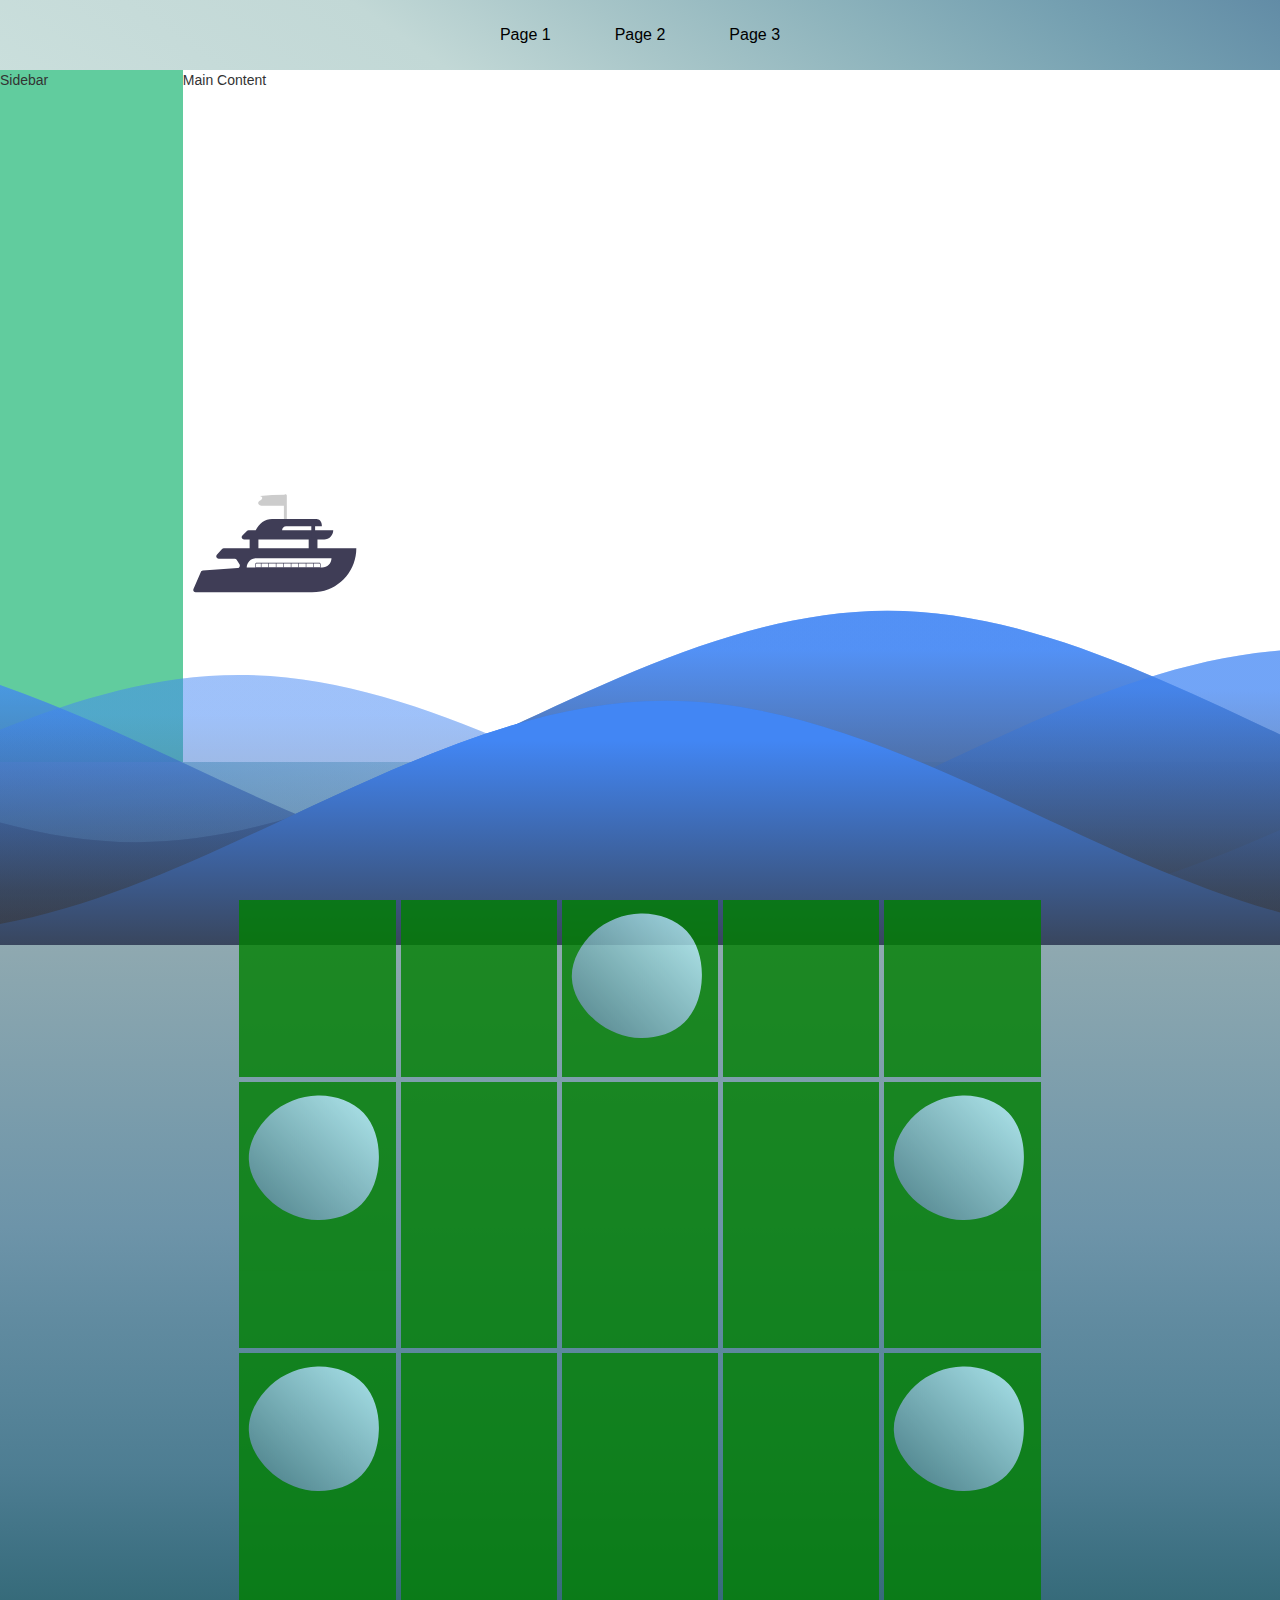
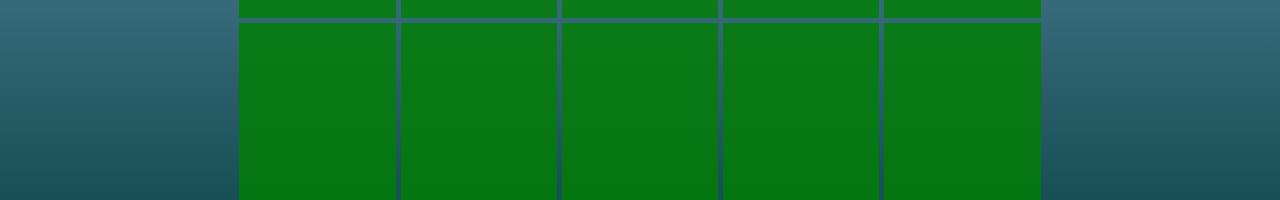
==== bloki.html @ 3908ab4d "Merge pull request #1 from scajnar/andrej/navbar" ====
<!DOCTYPE html>
<html lang="en">
<head>
    <link rel="stylesheet" href="bloki.css">
    <link rel="stylesheet" href="navbar.css">
    <!-- Latest compiled and minified CSS -->
    <link rel="stylesheet" href="https://maxcdn.bootstrapcdn.com/bootstrap/3.4.1/css/bootstrap.min.css">

    <!-- jQuery library -->
    <script src="https://ajax.googleapis.com/ajax/libs/jquery/3.5.1/jquery.min.js"></script>

    <!-- Latest compiled JavaScript -->
    <script src="https://maxcdn.bootstrapcdn.com/bootstrap/3.4.1/js/bootstrap.min.js"></script>
    <meta charset="UTF-8">
    <link rel="stylesheet" href="https://cdnjs.cloudflare.com/ajax/libs/animate.css/4.1.1/animate.min.css"/>
    <title>Title</title>
</head>
<body>
<!--
<div class="container  animate__animated animate__zoomInDown">
    <div class="header"> Header </div>
    <div class="sidebar"> Sidebar </div>
    <div class="main-content"> Main Content </div>
    <div class="footer"> Footer </div>
</div>
-->
<div class="kontainer animate__animated animate__zoomInLeft">
    <div class="keader">
        <a class="link">Page 1</a>
        <a class="link">Page 2</a>
        <a class="link">Page 3</a>
    </div>
    <div class="kidebar"> Sidebar </div>
    <div class="kain-content"> Main Content
        <div class="ladja">
        <svg id="e3sIjiwmAxZ1" xmlns="http://www.w3.org/2000/svg" xmlns:xlink="http://www.w3.org/1999/xlink" viewBox="0 0 1000 500" shape-rendering="geometricPrecision" text-rendering="geometricPrecision"><style><![CDATA[#e3sIjiwmAxZ2_to {animation: e3sIjiwmAxZ2_to__to 3000ms linear infinite normal forwards}@keyframes e3sIjiwmAxZ2_to__to { 0% {transform: translate(418.420532px,240.634872px);animation-timing-function: cubic-bezier(0.445000,0.050000,0.550000,0.950000)} 33.333333% {transform: translate(421.644179px,264.812228px);animation-timing-function: cubic-bezier(0.445000,0.050000,0.550000,0.950000)} 56.666667% {transform: translate(423.256002px,225.804077px);animation-timing-function: cubic-bezier(0.445000,0.050000,0.550000,0.950000)} 100% {transform: translate(418.420532px,240.634872px)}} #e3sIjiwmAxZ2_tr {animation: e3sIjiwmAxZ2_tr__tr 3000ms linear infinite normal forwards}@keyframes e3sIjiwmAxZ2_tr__tr { 0% {transform: rotate(0deg)} 33.333333% {transform: rotate(-0.464489deg);animation-timing-function: cubic-bezier(0.445000,0.050000,0.550000,0.950000)} 56.666667% {transform: rotate(0.660617deg);animation-timing-function: cubic-bezier(0.445000,0.050000,0.550000,0.950000)} 100% {transform: rotate(0deg)}}]]></style><g id="e3sIjiwmAxZ2_to" transform="translate(418.420532,240.634872)"><g id="e3sIjiwmAxZ2_tr" transform="rotate(0)"><g id="e3sIjiwmAxZ2" transform="translate(-418.420532,-240.634872)"><path id="e3sIjiwmAxZ3" d="M741.592590,225.549240C740.750870,222.245470,738.012360,219.773660,735.156770,217.911020C732.301180,216.048380,729.158720,214.551380,726.720080,212.168280C724.282080,209.785280,722.642240,206.161610,723.774080,202.945650C725.149840,199.037100,729.734400,197.475220,733.741990,196.421450C697.061709,192.478287,660.203077,190.422047,623.311810,190.260860C621.606891,187.949245,618.609319,186.995334,615.882007,187.896489C613.154694,188.797645,611.315558,191.349695,611.323510,194.222020L611.323510,312.785770L624.645280,312.785770L624.645280,239.954140Q672.108970,240.069140,719.573280,240.184080C724.696440,240.196440,730.027100,240.163830,734.633120,237.920080C739.239810,235.676440,742.857770,230.514170,741.592590,225.549240Z" transform="matrix(-1 0 0 1 1084.53614409500028 -168.73397000000006)" fill="rgb(204,204,204)" stroke="none" stroke-width="1"/><path id="e3sIjiwmAxZ4" d="M815.146580,438.010410L815.146580,398.045100L845.786650,398.045100C856.739432,398.045169,867.243637,393.694229,874.988430,385.949449C882.733222,378.204669,887.084180,367.700472,887.084130,356.747690L887.084130,356.747610L653.953130,356.747610C653.953152,346.447249,662.303239,338.097162,672.603600,338.097140L835.129230,338.097140L835.129230,333.460780C835.129230,317.627840,824.168700,304.792710,810.648530,304.792710L608.093240,304.792710C576.896360,304.792710,548.393750,324.886840,533.691670,356.747610L501.072200,356.747610C498.304197,356.747467,495.644754,357.824397,493.656760,359.750460L473.029490,379.733110C469.911299,382.753766,468.937056,387.363955,470.566554,391.387910C472.196052,395.411866,476.103552,398.045197,480.444920,398.045110L506.081520,398.045110L506.081520,438.010420L388.307450,438.010420C385.263188,438.010372,382.364216,439.312168,380.341710,441.587470L356.658490,468.230770C353.870336,471.367595,353.182697,475.848686,354.901997,479.677195C356.621297,483.505704,360.427399,485.968755,364.624240,485.968770L437.869900,485.968770C441.543105,485.968710,444.957390,487.860427,446.905030,490.974770L459.758450,511.525700C461.735163,514.686339,461.916772,518.650090,460.237359,521.978243C458.557946,525.306397,455.261637,527.515161,451.544880,527.802830L292.680880,540.092290C288.739247,540.397276,285.290328,542.859175,283.721210,546.487860L250.080480,624.281660C248.656110,627.575437,248.985025,631.364902,250.955601,634.364007C252.926177,637.363112,256.273795,639.169125,259.862360,639.169130L790.675630,639.169130C803.678013,639.173531,816.653629,637.990440,829.440810,635.634600C924.209460,618.148390,992.326110,534.378820,992.326110,438.010490L992.326110,438.010410ZM546.046830,398.045100L775.181270,398.045100L775.181270,438.010410L546.046830,438.010410ZM879.091070,483.304510C879.091115,494.610605,874.599801,505.453644,866.605177,513.448253C858.610552,521.442862,847.767505,525.934156,836.461410,525.934090L492.759750,525.934090L492.759750,525.934000C492.759883,502.390351,511.845771,483.304498,535.389420,483.304410L879.091070,483.304410Z" transform="matrix(1 0 0 1 -202.34500000000000 -172.73020000000005)" fill="rgb(63,61,86)" stroke="none" stroke-width="1"/><path id="e3sIjiwmAxZ5" d="M823.139640,504.619260L538.053770,504.619260C534.376859,504.623580,531.397210,507.603229,531.392890,511.280140L531.392890,527.266260L829.800530,527.266260L829.800530,511.280140C829.796204,507.603227,826.816553,504.623580,823.139640,504.619260ZM594.005200,507.283610L625.442760,507.283610L625.442760,524.601910L594.005200,524.601910ZM591.340850,524.601910L559.903290,524.601910L559.903290,507.283610L591.340850,507.283610ZM628.107110,507.283610L659.544000,507.283610L659.544000,524.601910L628.107110,524.601910ZM662.208370,507.283610L693.645280,507.283610L693.645280,524.601910L662.208370,524.601910ZM696.309630,507.283610L727.747180,507.283610L727.747180,524.601910L696.309630,524.601910ZM730.411540,507.283610L761.849090,507.283610L761.849090,524.601910L730.411540,524.601910ZM764.513450,507.283610L795.951000,507.283610L795.951000,524.601910L764.513450,524.601910ZM534.057240,511.280140C534.059648,509.073916,535.847546,507.286018,538.053770,507.283610L557.238940,507.283610L557.238940,524.601910L534.057240,524.601910ZM827.136170,524.601910L798.615360,524.601910L798.615360,507.283610L823.139640,507.283610C825.345866,507.286013,827.133767,509.073914,827.136170,511.280140Z" transform="matrix(1 0 0 1 -202.34500000000000 -172.73020000000005)" fill="rgb(63,61,86)" stroke="none" stroke-width="1"/><rect id="e3sIjiwmAxZ6" width="17.318300" height="71.937600" rx="0" ry="0" transform="matrix(1 0 0 1 584.82600000000002 144.05179999999996)" fill="rgb(63,61,86)" stroke="none" stroke-width="1"/></g></g></g></svg>
        </div>



        <div>
            <svg class="waves" xmlns="http://www.w3.org/2000/svg" xmlns:xlink="http://www.w3.org/1999/xlink" viewBox="0 24 150 28" preserveAspectRatio="none">
                <defs>
                    <linearGradient id="wave-gradient" gradientTransform="rotate(90)">
                        <stop offset="5%" stop-color="#4286f4" />
                        <stop offset="35%" stop-color="#373b44" />
                    </linearGradient>
                    <path id="a" d="M-160 44c30 0 58-18 88-18s58 18 88 18 58-18 88-18 58 18 88 18v44h-352z" />
                </defs>
                <g class="wave-paths">
                    <use xlink:href="#a" x="0" />
                    <use xlink:href="#a" x="50" y="3" />
                    <use xlink:href="#a" x="100" y="5" />
                    <use xlink:href="#a" x="150" y="7" />
                </g>
            </svg>

            <svg class="laves" xmlns="http://www.w3.org/2000/svg" xmlns:xlink="http://www.w3.org/1999/xlink"
                 viewBox="0 24 150 28" preserveAspectRatio="none">
                <defs>
                    <linearGradient id="lave-gradient" gradientTransform="rotate(90)">
                        <stop offset="5%" stop-color="#4286f4" />
                        <stop offset="35%" stop-color="#373b44" />
                    </linearGradient>
                    <path id="a" d="M-160 44c30 0 58-18 88-18s58 18 88 18 58-18 88-18 58 18 88 18v44h-352z" />
                </defs>
                <g class="lave-paths">
                    <use xlink:href="#a" x="0" />
                    <use xlink:href="#a" x="50" y="3" />
                    <use xlink:href="#a" x="100" y="5" />
                    <use xlink:href="#a" x="150" y="7" />
                </g>
            </svg>
        </div>


    </div>
    <div class="kooter">
        <div id="valovi"   class="valovi">
            <!-- Valovi
            <svg id="prviVal" viewBox="0 0 960 540"  xmlns="http://www.w3.org/2000/svg" xmlns:xlink="http://www.w3.org/1999/xlink" version="1.1">
                <path class="prviVal"
                      d="M0 364L22.8 360.2C45.7 356.3 91.3 348.7 137 345.5C182.7 342.3 228.3 343.7 274 351.3C319.7 359 365.3 373 411.2 373C457 373 503 359 548.8 353.3C594.7 347.7 640.3 350.3 686 348.8C731.7 347.3 777.3 341.7 823 348.8C868.7 356 914.3 376 937.2 386L960 396L960 541L937.2 541C914.3 541 868.7 541 823 541C777.3 541 731.7 541 686 541C640.3 541 594.7 541 548.8 541C503 541 457 541 411.2 541C365.3 541 319.7 541 274 541C228.3 541 182.7 541 137 541C91.3 541 45.7 541 22.8 541L0 541Z" fill="#69c5fa"></path>
            </svg>

            <svg id="drugiVal" viewBox="0 0 960 540"  xmlns="http://www.w3.org/2000/svg">
                <path d="M0 396L22.8 395.3C45.7 394.7 91.3 393.3 137 397.7C182.7 402 228.3 412 274 417.8C319.7 423.7 365.3 425.3 411.2 417.5C457 409.7 503 392.3 548.8 386.3C594.7 380.3 640.3 385.7 686 395.3C731.7 405 777.3 419 823 421C868.7 423 914.3 413 937.2 408L960 403L960 541L937.2 541C914.3 541 868.7 541 823 541C777.3 541 731.7 541 686 541C640.3 541 594.7 541 548.8 541C503 541 457 541 411.2 541C365.3 541 319.7 541 274 541C228.3 541 182.7 541 137 541C91.3 541 45.7 541 22.8 541L0 541Z" fill="#59b1f7"></path>
            </svg>

            <svg id="tretjiVal" viewBox="0 0 960 540"  xmlns="http://www.w3.org/2000/svg">
                <path d="M0 448L22.8 449.2C45.7 450.3 91.3 452.7 137 447.8C182.7 443 228.3 431 274 425C319.7 419 365.3 419 411.2 424C457 429 503 439 548.8 442.7C594.7 446.3 640.3 443.7 686 439.2C731.7 434.7 777.3 428.3 823 429.7C868.7 431 914.3 440 937.2 444.5L960 449L960 541L937.2 541C914.3 541 868.7 541 823 541C777.3 541 731.7 541 686 541C640.3 541 594.7 541 548.8 541C503 541 457 541 411.2 541C365.3 541 319.7 541 274 541C228.3 541 182.7 541 137 541C91.3 541 45.7 541 22.8 541L0 541Z" fill="#599bf0"></path>
            </svg>

            <svg id="cetrtiVal" viewBox="0 0 960 540"  xmlns="http://www.w3.org/2000/svg">
                <path d="M0 494L22.8 494.8C45.7 495.7 91.3 497.3 137 496.2C182.7 495 228.3 491 274 491.7C319.7 492.3 365.3 497.7 411.2 494.5C457 491.3 503 479.7 548.8 476.8C594.7 474 640.3 480 686 484C731.7 488 777.3 490 823 488.5C868.7 487 914.3 482 937.2 479.5L960 477L960 541L937.2 541C914.3 541 868.7 541 823 541C777.3 541 731.7 541 686 541C640.3 541 594.7 541 548.8 541C503 541 457 541 411.2 541C365.3 541 319.7 541 274 541C228.3 541 182.7 541 137 541C91.3 541 45.7 541 22.8 541L0 541Z" fill="#6684e5"></path>
            </svg>
            -->



        </div>
    </div>
</div>

<div class="montainer anime__animated animate__zoomInUp">

    <div class="leftBuffer"></div>

    <div class="krogEna mali animate__animated animate__headShake "></div>
        <div class="krogEnaKvadEna mali">
            <svg id="egFrWSk7NUn1" xmlns="http://www.w3.org/2000/svg" xmlns:xlink="http://www.w3.org/1999/xlink" viewBox="0 0 100 100" shape-rendering="geometricPrecision" text-rendering="geometricPrecision"><style><![CDATA[#egFrWSk7NUn2_ts {animation: egFrWSk7NUn2_ts__ts 3000ms linear infinite normal forwards}@keyframes egFrWSk7NUn2_ts__ts { 0% {transform: translate(50px,50px) scale(1,1);animation-timing-function: cubic-bezier(0.250000,0.460000,0.450000,0.940000)} 50% {transform: translate(50px,50px) scale(1.037051,1.037051);animation-timing-function: cubic-bezier(0.250000,0.460000,0.450000,0.940000)} 100% {transform: translate(50px,50px) scale(1,1)}}]]></style><defs><linearGradient id="egFrWSk7NUn2-fill" x1="0" y1="1" x2="1" y2="0" spreadMethod="pad" gradientUnits="objectBoundingBox"><stop id="egFrWSk7NUn2-fill-0" offset="0%" stop-color="rgb(71,124,130)"/><stop id="egFrWSk7NUn2-fill-1" offset="100%" stop-color="rgb(190,251,255)"/></linearGradient><linearGradient id="egFrWSk7NUn2-stroke" x1="0" y1="1" x2="1" y2="0" spreadMethod="pad" gradientUnits="objectBoundingBox"><stop id="egFrWSk7NUn2-stroke-0" offset="0%" stop-color="rgb(71,124,130)"/><stop id="egFrWSk7NUn2-stroke-1" offset="100%" stop-color="rgb(190,251,255)"/></linearGradient></defs><g id="egFrWSk7NUn2_ts" transform="translate(50,50) scale(1,1)"><path id="egFrWSk7NUn2" d="M29.800000,-30.200000C36.900000,-22.600000,39.900000,-11.300000,39.500000,-0.400000C39.200000,10.600000,35.500000,21.200000,28.400000,28.200000C21.200000,35.200000,10.600000,38.500000,0.300000,38.300000C-10.100000,38,-20.200000,34.100000,-28.500000,27.200000C-36.800000,20.200000,-43.400000,10.100000,-43.700000,-0.300000C-44.100000,-10.800000,-38.200000,-21.600000,-29.900000,-29.200000C-21.600000,-36.800000,-10.800000,-41.200000,0.300000,-41.400000C11.300000,-41.700000,22.600000,-37.800000,29.800000,-30.200000Z" transform="translate(0,0)" fill="url(#egFrWSk7NUn2-fill)" stroke="url(#egFrWSk7NUn2-stroke)" stroke-width="0"/></g></svg>

        </div>
        <div class="krogEnaKvadDva mali">
            <!-- BLOB -->
            <svg id="egFrWSk7NUn1" xmlns="http://www.w3.org/2000/svg" xmlns:xlink="http://www.w3.org/1999/xlink" viewBox="0 0 100 100" shape-rendering="geometricPrecision" text-rendering="geometricPrecision"><style><![CDATA[#egFrWSk7NUn2_ts {animation: egFrWSk7NUn2_ts__ts 3000ms linear infinite normal forwards}@keyframes egFrWSk7NUn2_ts__ts { 0% {transform: translate(50px,50px) scale(1,1);animation-timing-function: cubic-bezier(0.250000,0.460000,0.450000,0.940000)} 50% {transform: translate(50px,50px) scale(1.037051,1.037051);animation-timing-function: cubic-bezier(0.250000,0.460000,0.450000,0.940000)} 100% {transform: translate(50px,50px) scale(1,1)}}]]></style><defs><linearGradient id="egFrWSk7NUn2-fill" x1="0" y1="1" x2="1" y2="0" spreadMethod="pad" gradientUnits="objectBoundingBox"><stop id="egFrWSk7NUn2-fill-0" offset="0%" stop-color="rgb(71,124,130)"/><stop id="egFrWSk7NUn2-fill-1" offset="100%" stop-color="rgb(190,251,255)"/></linearGradient><linearGradient id="egFrWSk7NUn2-stroke" x1="0" y1="1" x2="1" y2="0" spreadMethod="pad" gradientUnits="objectBoundingBox"><stop id="egFrWSk7NUn2-stroke-0" offset="0%" stop-color="rgb(71,124,130)"/><stop id="egFrWSk7NUn2-stroke-1" offset="100%" stop-color="rgb(190,251,255)"/></linearGradient></defs><g id="egFrWSk7NUn2_ts" transform="translate(50,50) scale(1,1)"><path id="egFrWSk7NUn2" d="M29.800000,-30.200000C36.900000,-22.600000,39.900000,-11.300000,39.500000,-0.400000C39.200000,10.600000,35.500000,21.200000,28.400000,28.200000C21.200000,35.200000,10.600000,38.500000,0.300000,38.300000C-10.100000,38,-20.200000,34.100000,-28.500000,27.200000C-36.800000,20.200000,-43.400000,10.100000,-43.700000,-0.300000C-44.100000,-10.800000,-38.200000,-21.600000,-29.900000,-29.200000C-21.600000,-36.800000,-10.800000,-41.200000,0.300000,-41.400000C11.300000,-41.700000,22.600000,-37.800000,29.800000,-30.200000Z" transform="translate(0,0)" fill="url(#egFrWSk7NUn2-fill)" stroke="url(#egFrWSk7NUn2-stroke)" stroke-width="0"/></g></svg>
        </div>
        <div class="krogEnaKvadTri mali"></div>


    <div class="krogDva mali"></div>
        <div class="krogDvaKvadEna mali round"></div>
        <div class="krogDvaKvadDva mali"></div>
        <div class="krogDvaKvadTri mali"></div>


    <div class="krogTri mali">
        <svg id="egFrWSk7NUn1" xmlns="http://www.w3.org/2000/svg" xmlns:xlink="http://www.w3.org/1999/xlink" viewBox="0 0 100 100" shape-rendering="geometricPrecision" text-rendering="geometricPrecision"><style><![CDATA[#egFrWSk7NUn2_ts {animation: egFrWSk7NUn2_ts__ts 3000ms linear infinite normal forwards}@keyframes egFrWSk7NUn2_ts__ts { 0% {transform: translate(50px,50px) scale(1,1);animation-timing-function: cubic-bezier(0.250000,0.460000,0.450000,0.940000)} 50% {transform: translate(50px,50px) scale(1.037051,1.037051);animation-timing-function: cubic-bezier(0.250000,0.460000,0.450000,0.940000)} 100% {transform: translate(50px,50px) scale(1,1)}}]]></style><defs><linearGradient id="egFrWSk7NUn2-fill" x1="0" y1="1" x2="1" y2="0" spreadMethod="pad" gradientUnits="objectBoundingBox"><stop id="egFrWSk7NUn2-fill-0" offset="0%" stop-color="rgb(71,124,130)"/><stop id="egFrWSk7NUn2-fill-1" offset="100%" stop-color="rgb(190,251,255)"/></linearGradient><linearGradient id="egFrWSk7NUn2-stroke" x1="0" y1="1" x2="1" y2="0" spreadMethod="pad" gradientUnits="objectBoundingBox"><stop id="egFrWSk7NUn2-stroke-0" offset="0%" stop-color="rgb(71,124,130)"/><stop id="egFrWSk7NUn2-stroke-1" offset="100%" stop-color="rgb(190,251,255)"/></linearGradient></defs><g id="egFrWSk7NUn2_ts" transform="translate(50,50) scale(1,1)"><path id="egFrWSk7NUn2" d="M29.800000,-30.200000C36.900000,-22.600000,39.900000,-11.300000,39.500000,-0.400000C39.200000,10.600000,35.500000,21.200000,28.400000,28.200000C21.200000,35.200000,10.600000,38.500000,0.300000,38.300000C-10.100000,38,-20.200000,34.100000,-28.500000,27.200000C-36.800000,20.200000,-43.400000,10.100000,-43.700000,-0.300000C-44.100000,-10.800000,-38.200000,-21.600000,-29.900000,-29.200000C-21.600000,-36.800000,-10.800000,-41.200000,0.300000,-41.400000C11.300000,-41.700000,22.600000,-37.800000,29.800000,-30.200000Z" transform="translate(0,0)" fill="url(#egFrWSk7NUn2-fill)" stroke="url(#egFrWSk7NUn2-stroke)" stroke-width="0"/></g></svg>

    </div>
        <div class="krogTriKvadEna mali"></div>
        <div class="krogTriKvadDva mali"></div>
        <div class="krogTriKvadTri mali"></div>


    <div class="krogStiri mali"></div>
        <div class="krogStiriKvadEna mali"></div>
        <div class="krogStiriKvadDva mali"></div>
        <div class="krogStiriKvadTri mali"></div>

    <div class="krogPet mali"></div>
        <div class="krogPetKvadEna mali">
            <svg id="egFrWSk7NUn1" xmlns="http://www.w3.org/2000/svg" xmlns:xlink="http://www.w3.org/1999/xlink" viewBox="0 0 100 100" shape-rendering="geometricPrecision" text-rendering="geometricPrecision"><style><![CDATA[#egFrWSk7NUn2_ts {animation: egFrWSk7NUn2_ts__ts 3000ms linear infinite normal forwards}@keyframes egFrWSk7NUn2_ts__ts { 0% {transform: translate(50px,50px) scale(1,1);animation-timing-function: cubic-bezier(0.250000,0.460000,0.450000,0.940000)} 50% {transform: translate(50px,50px) scale(1.037051,1.037051);animation-timing-function: cubic-bezier(0.250000,0.460000,0.450000,0.940000)} 100% {transform: translate(50px,50px) scale(1,1)}}]]></style><defs><linearGradient id="egFrWSk7NUn2-fill" x1="0" y1="1" x2="1" y2="0" spreadMethod="pad" gradientUnits="objectBoundingBox"><stop id="egFrWSk7NUn2-fill-0" offset="0%" stop-color="rgb(71,124,130)"/><stop id="egFrWSk7NUn2-fill-1" offset="100%" stop-color="rgb(190,251,255)"/></linearGradient><linearGradient id="egFrWSk7NUn2-stroke" x1="0" y1="1" x2="1" y2="0" spreadMethod="pad" gradientUnits="objectBoundingBox"><stop id="egFrWSk7NUn2-stroke-0" offset="0%" stop-color="rgb(71,124,130)"/><stop id="egFrWSk7NUn2-stroke-1" offset="100%" stop-color="rgb(190,251,255)"/></linearGradient></defs><g id="egFrWSk7NUn2_ts" transform="translate(50,50) scale(1,1)"><path id="egFrWSk7NUn2" d="M29.800000,-30.200000C36.900000,-22.600000,39.900000,-11.300000,39.500000,-0.400000C39.200000,10.600000,35.500000,21.200000,28.400000,28.200000C21.200000,35.200000,10.600000,38.500000,0.300000,38.300000C-10.100000,38,-20.200000,34.100000,-28.500000,27.200000C-36.800000,20.200000,-43.400000,10.100000,-43.700000,-0.300000C-44.100000,-10.800000,-38.200000,-21.600000,-29.900000,-29.200000C-21.600000,-36.800000,-10.800000,-41.200000,0.300000,-41.400000C11.300000,-41.700000,22.600000,-37.800000,29.800000,-30.200000Z" transform="translate(0,0)" fill="url(#egFrWSk7NUn2-fill)" stroke="url(#egFrWSk7NUn2-stroke)" stroke-width="0"/></g></svg>

        </div>
        <div class="krogPetKvadDva mali">
            <svg id="egFrWSk7NUn1" xmlns="http://www.w3.org/2000/svg" xmlns:xlink="http://www.w3.org/1999/xlink" viewBox="0 0 100 100" shape-rendering="geometricPrecision" text-rendering="geometricPrecision"><style><![CDATA[#egFrWSk7NUn2_ts {animation: egFrWSk7NUn2_ts__ts 3000ms linear infinite normal forwards}@keyframes egFrWSk7NUn2_ts__ts { 0% {transform: translate(50px,50px) scale(1,1);animation-timing-function: cubic-bezier(0.250000,0.460000,0.450000,0.940000)} 50% {transform: translate(50px,50px) scale(1.037051,1.037051);animation-timing-function: cubic-bezier(0.250000,0.460000,0.450000,0.940000)} 100% {transform: translate(50px,50px) scale(1,1)}}]]></style><defs><linearGradient id="egFrWSk7NUn2-fill" x1="0" y1="1" x2="1" y2="0" spreadMethod="pad" gradientUnits="objectBoundingBox"><stop id="egFrWSk7NUn2-fill-0" offset="0%" stop-color="rgb(71,124,130)"/><stop id="egFrWSk7NUn2-fill-1" offset="100%" stop-color="rgb(190,251,255)"/></linearGradient><linearGradient id="egFrWSk7NUn2-stroke" x1="0" y1="1" x2="1" y2="0" spreadMethod="pad" gradientUnits="objectBoundingBox"><stop id="egFrWSk7NUn2-stroke-0" offset="0%" stop-color="rgb(71,124,130)"/><stop id="egFrWSk7NUn2-stroke-1" offset="100%" stop-color="rgb(190,251,255)"/></linearGradient></defs><g id="egFrWSk7NUn2_ts" transform="translate(50,50) scale(1,1)"><path id="egFrWSk7NUn2" d="M29.800000,-30.200000C36.900000,-22.600000,39.900000,-11.300000,39.500000,-0.400000C39.200000,10.600000,35.500000,21.200000,28.400000,28.200000C21.200000,35.200000,10.600000,38.500000,0.300000,38.300000C-10.100000,38,-20.200000,34.100000,-28.500000,27.200000C-36.800000,20.200000,-43.400000,10.100000,-43.700000,-0.300000C-44.100000,-10.800000,-38.200000,-21.600000,-29.900000,-29.200000C-21.600000,-36.800000,-10.800000,-41.200000,0.300000,-41.400000C11.300000,-41.700000,22.600000,-37.800000,29.800000,-30.200000Z" transform="translate(0,0)" fill="url(#egFrWSk7NUn2-fill)" stroke="url(#egFrWSk7NUn2-stroke)" stroke-width="0"/></g></svg>

        </div>
        <div class="krogPetKvadTri mali"></div>

    <div class="rightBuffer"></div>

</div>

</body>
</html>
---- bloki.css ----
html { height: 100%; }
body {height: 100%;
}
.container {min-height: 100%; min-width: 100%}

.container{
    display: grid;
    width:100%;
    height: 100%;
    grid-template-columns: 1fr 5fr 1fr;
    grid-template-rows: 1fr 5fr 1fr;
    grid-template-areas:
        "f f f"
        "m h h"
        "g g g";
}
.header{
    grid-area:f;
}

.sidebar {
    background: #61cc9e;
    grid-area:m;
}
.main-content {
    background: #ffffff;
    grid-area:h;
}
.footer {
    grid-area:g;
    background: purple;
}
/********************************/
#prviVal{
    position: absolute;
    display: block;
}
#drugiVal{
    position: absolute;
}

#tretjiVal{
    position: absolute;
}

#cetrtiVal{
    position: absolute;
}
.valovi{
    width: 100%;
    height:100%;
    overflow: visible;
}

/* Drugi page */

.kontainer {min-height: 100%; min-width: 100%}
.kontainer{
    display: grid;
    width:100%;
    height: 100%;
    grid-template-columns: 1fr 5fr 1fr;
    grid-template-rows: 70px 5fr 1fr;
    grid-template-areas:
    "a a a"
    "b c c"
    "d d d";
    position: relative;
    background-image: linear-gradient(to right top, #7fb9c2, #93c3c8, #a7cece, #bbd8d6, #cee2df, #cadfdc, #c6dbd9, #c2d8d6, #a7c5c8, #8db3bc, #75a0b1, #628ca6);

}
.keader{
    grid-area:a;
}

.kidebar {
    background: #61cc9e;
    grid-area:b;
}
.kain-content {
    background: #ffffff;
    grid-area:c;
}
.kooter {
    grid-area:d;
    position: relative;
    overflow: visible;
}

.montainer{
    display: grid;
    width:100%;
    height: 100%;
    grid-template-columns: 3fr 2fr 2fr 2fr 2fr 2fr 3fr;
    grid-template-rows: 2fr 3fr 3fr 2fr;
    grid-template-areas:
        "lbuff ena  dva  tri  stiri  pet  rbuff"
        "lbuff enae dvae trie stirie pete rbuff"
        "lbuff enad dvad trid stirid petd rbuff"
        "lbuff enat dvat trit stirit pett rbuff";

    grid-gap: 5px;
    background-image: linear-gradient(to bottom, #95acb2, #8aa6af, #80a0ad, #769aab, #6d94a9, #628ca1, #58859a, #4d7d92, #3e7183, #306673, #235a64, #164f55);

}
.leftBuffer, .rightBuffer{

}
.veliki{
     background: #994499;
 }
.mali{
     background: green;
     opacity: 0.8;
     transition:0.2s;

 }

.mali:hover {
    opacity: 1;
    transform: scale(1.02);
}
.krogEna{ grid-area: ena}
    .krogEnaKvadEna{ grid-area: enae}
    .krogEnaKvadDva{ grid-area: enad}
    .krogEnaKvadTri{ grid-area: enat}

.krogDva{ grid-area: dva}
    .krogDvaKvadEna{ grid-area: dvae}
    .krogDvaKvadDva{ grid-area: dvad}
    .krogDvaKvadTri{ grid-area: dvat}

.krogTri{ grid-area: tri}
    .krogTriKvadEna{ grid-area: trie}
    .krogTriKvadDva{ grid-area: trid}
    .krogTriKvadTri{ grid-area: trit}

.krogStiri{ grid-area: stiri}
    .krogStiriKvadEna{ grid-area: stirie}
    .krogStiriKvadDva{ grid-area: stirid}
    .krogStiriKvadTri{ grid-area: stirit}

.krogPet{ grid-area: pet}
    .krogPetKvadEna{ grid-area: pete}
    .krogPetKvadDva{ grid-area: petd}
    .krogPetKvadTri{ grid-area: pett}

.leftBuffer{grid-area: lbuff}
.rightBuffer{grid-area: rbuff}

.ladja{
    height: 20%;
    width: 20%;
    padding-top: 400px;
}



/*Valovi*/

@import url("https://fonts.googleapis.com/css2?family=Quicksand:wght@300&display=swap");
body {
    min-height: 300px;
    margin: 0;
    font-family: "Quicksand", sans-serif;
}

main {
    height: 100vh;
    width: 100vw;
    position: relative;
    background: linear-gradient(to right, #b92b27, #1565c0);
    overflow: hidden;
}

.header {
    height: 100%;
    width: 100%;
    margin: 0;
    padding: 0;
    display: flex;
    flex-direction: column;
    justify-content: center;
    align-items: center;
}
.header img {
    margin: 0;
    border: 0;
}
.header h1 {
    font-weight: 300;
    font-size: 3rem;
    color: white;
    margin: 0;
}

.waves {
    position: absolute;
    top: 65%;
    left: 0;
    width: 100%;
    height: 40vh;
}

/* Animation */
.wave-paths use {
    animation: move-waves 10s ease-in-out infinite;
    fill: url(#lave-gradient);
}
.wave-paths use:nth-child(odd) {
    animation-direction: reverse;
    animation-duration: 13s;
}
.wave-paths use:nth-child(1) {
    animation-delay: -2s;
    opacity: 0.7;
}
.wave-paths use:nth-child(2) {
    animation-delay: -3s;
    opacity: 0.5;
}
.wave-paths use:nth-child(3) {
    animation-delay: -4s;
    opacity: 0.3;
}
.wave-paths use:nth-child(4) {
    animation-delay: -5s;
}

@keyframes move-waves {
    0% {
        transform: translate3d(-30px, 0, 0);
    }
    50% {
        transform: translate3d(30px, 0, 0);
    }
    100% {
        transform: translate3d(-30px, 0, 0);
    }
}

/* Lawes */
.laves {
    position: absolute;
    top: 65%;
    left: 0;
    width: 100%;
    height: 40vh;
}

/* Animation */
.lave-paths use {
    animation: move-waves 5s ease-in-out infinite;
    fill: url(#wave-gradient);
}
.lave-paths use:nth-child(odd) {
    animation-direction: reverse;
    animation-duration: 10s;
}
.lave-paths use:nth-child(1) {
    animation-delay: -1s;
    opacity: 0.7;
}
.lave-paths use:nth-child(2) {
    animation-delay: -4s;
    opacity: 0.5;
}
.lave-paths use:nth-child(3) {
    animation-delay: -5s;
    opacity: 0.3;
}
.lave-paths use:nth-child(4) {
    animation-delay: -6s;
}

@keyframes move-waves {
    0% {
        transform: translate3d(-30px, 0, 0);
    }
    50% {
        transform: translate3d(30px, 0, 0);
    }
    100% {
        transform: translate3d(-30px, 0, 0);
    }
}
---- navbar.css ----
.keader {
  display: flex;
  justify-content: center;
  align-items: center;
  height: 50px;
  height: 100%;
}

.keader .link {
  font-size: 16px;
  margin: 0 20px;
  color: black;
  padding: 12px;
  transition: background 0.2s;
  cursor: pointer;
}

.keader .link:hover {
  background: #00000015;
  text-decoration: none;
  border-radius: 5px;
}
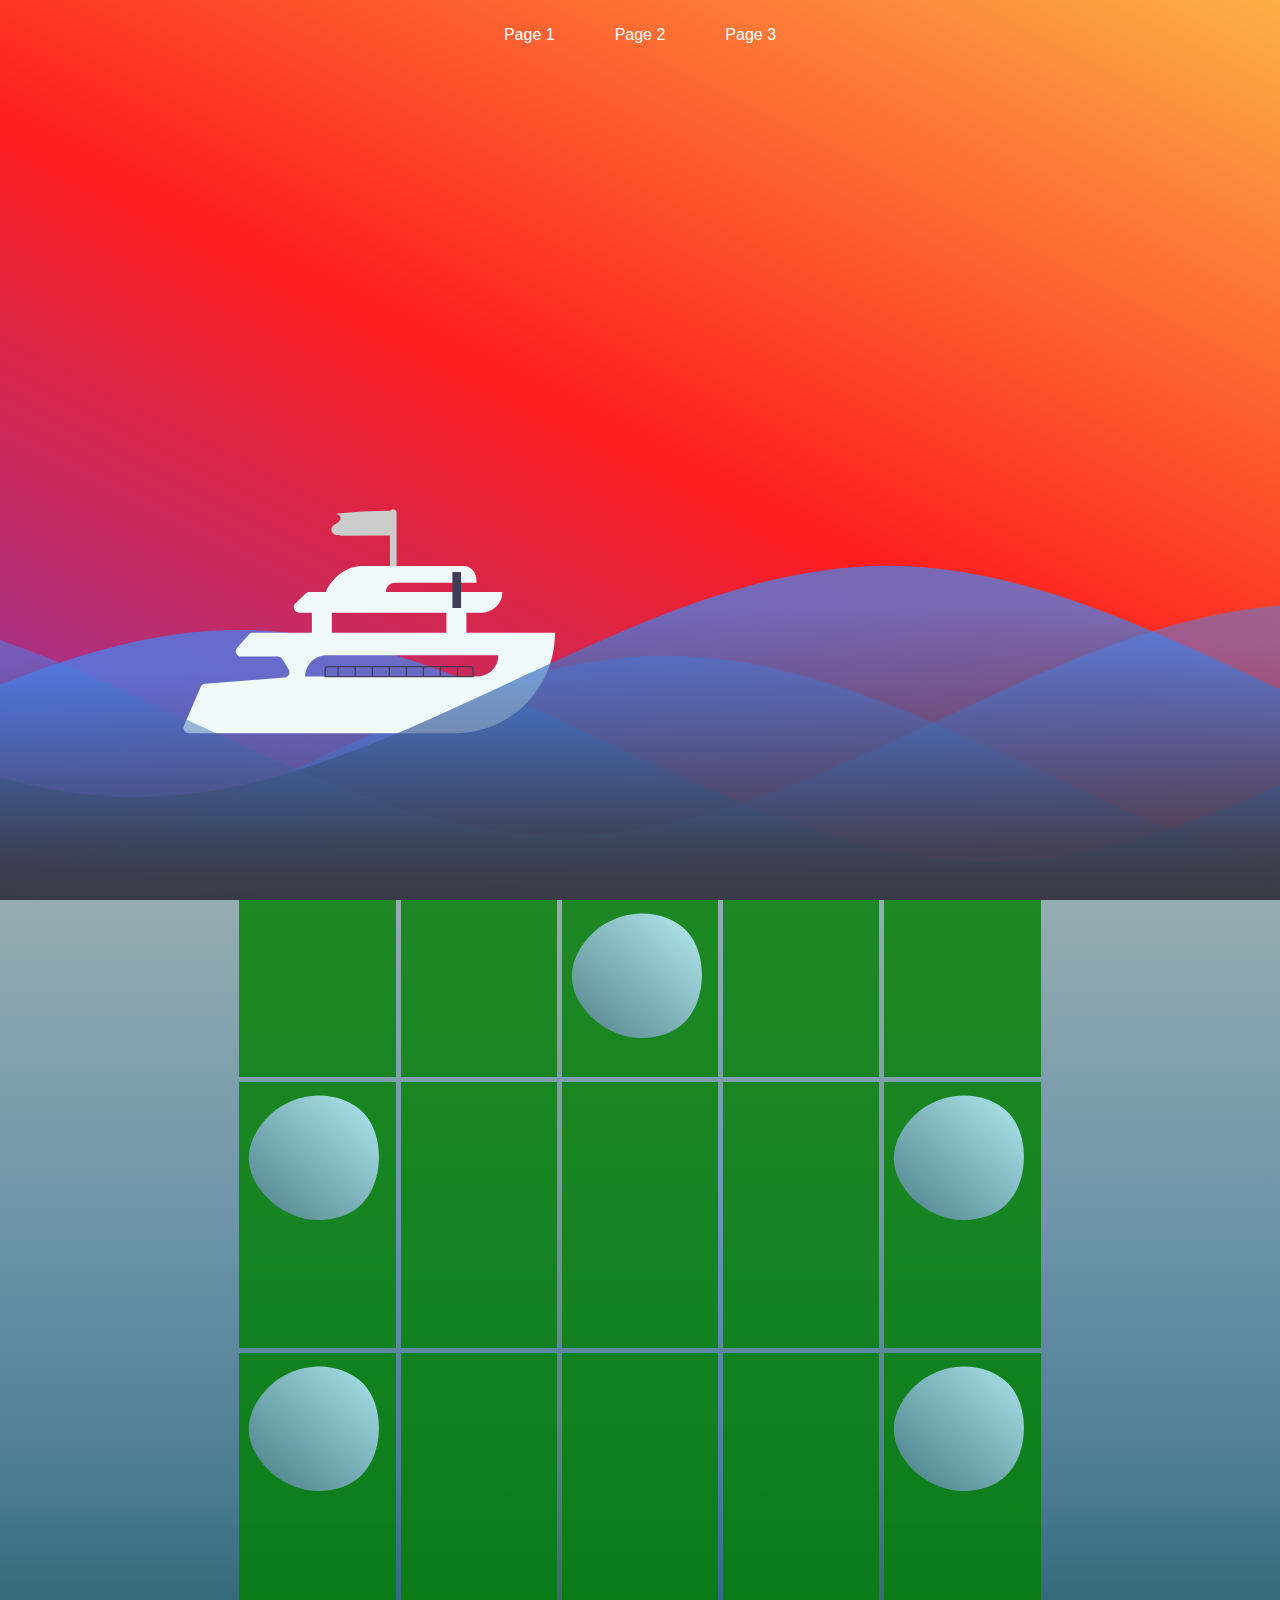
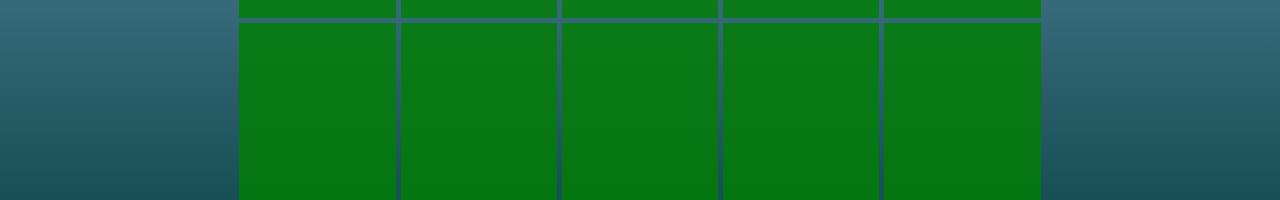
==== commit 6e87ef8c: "Refactor main page" ====
--- a/bloki.html
+++ b/bloki.html
@@ -3,155 +3,111 @@
 <head>
     <link rel="stylesheet" href="bloki.css">
     <link rel="stylesheet" href="navbar.css">
+    <link rel="stylesheet" href="page1.css">
+    <link rel="stylesheet" href="page2.css">
+
     <!-- Latest compiled and minified CSS -->
     <link rel="stylesheet" href="https://maxcdn.bootstrapcdn.com/bootstrap/3.4.1/css/bootstrap.min.css">
 
-    <!-- jQuery library -->
-    <script src="https://ajax.googleapis.com/ajax/libs/jquery/3.5.1/jquery.min.js"></script>
-
-    <!-- Latest compiled JavaScript -->
-    <script src="https://maxcdn.bootstrapcdn.com/bootstrap/3.4.1/js/bootstrap.min.js"></script>
     <meta charset="UTF-8">
     <link rel="stylesheet" href="https://cdnjs.cloudflare.com/ajax/libs/animate.css/4.1.1/animate.min.css"/>
     <title>Title</title>
 </head>
 <body>
-<!--
-<div class="container  animate__animated animate__zoomInDown">
-    <div class="header"> Header </div>
-    <div class="sidebar"> Sidebar </div>
-    <div class="main-content"> Main Content </div>
-    <div class="footer"> Footer </div>
-</div>
--->
-<div class="kontainer animate__animated animate__zoomInLeft">
-    <div class="keader">
-        <a class="link">Page 1</a>
-        <a class="link">Page 2</a>
-        <a class="link">Page 3</a>
-    </div>
-    <div class="kidebar"> Sidebar </div>
-    <div class="kain-content"> Main Content
+    <section class="page page-1">
+        <div class="our-navbar">
+            <a class="link">Page 1</a>
+            <a class="link">Page 2</a>
+            <a class="link">Page 3</a>
+        </div>
+        
+        <svg class="waves" xmlns="http://www.w3.org/2000/svg" xmlns:xlink="http://www.w3.org/1999/xlink" viewBox="0 24 150 28" preserveAspectRatio="none">
+            <defs>
+              <linearGradient id="wave-gradient" gradientTransform="rotate(90)">
+                <stop offset="5%" stop-color="#4286f4" />
+                <stop offset="35%" stop-color="#373b44" />
+              </linearGradient>
+              <path id="a" d="M-160 44c30 0 58-18 88-18s58 18 88 18 58-18 88-18 58 18 88 18v44h-352z" />
+            </defs>
+            <g class="wave-paths">
+              <use xlink:href="#a" x="100" y="5" />
+              <use xlink:href="#a" x="150" y="7" />
+            </g>
+          </svg>
+
         <div class="ladja">
-        <svg id="e3sIjiwmAxZ1" xmlns="http://www.w3.org/2000/svg" xmlns:xlink="http://www.w3.org/1999/xlink" viewBox="0 0 1000 500" shape-rendering="geometricPrecision" text-rendering="geometricPrecision"><style><![CDATA[#e3sIjiwmAxZ2_to {animation: e3sIjiwmAxZ2_to__to 3000ms linear infinite normal forwards}@keyframes e3sIjiwmAxZ2_to__to { 0% {transform: translate(418.420532px,240.634872px);animation-timing-function: cubic-bezier(0.445000,0.050000,0.550000,0.950000)} 33.333333% {transform: translate(421.644179px,264.812228px);animation-timing-function: cubic-bezier(0.445000,0.050000,0.550000,0.950000)} 56.666667% {transform: translate(423.256002px,225.804077px);animation-timing-function: cubic-bezier(0.445000,0.050000,0.550000,0.950000)} 100% {transform: translate(418.420532px,240.634872px)}} #e3sIjiwmAxZ2_tr {animation: e3sIjiwmAxZ2_tr__tr 3000ms linear infinite normal forwards}@keyframes e3sIjiwmAxZ2_tr__tr { 0% {transform: rotate(0deg)} 33.333333% {transform: rotate(-0.464489deg);animation-timing-function: cubic-bezier(0.445000,0.050000,0.550000,0.950000)} 56.666667% {transform: rotate(0.660617deg);animation-timing-function: cubic-bezier(0.445000,0.050000,0.550000,0.950000)} 100% {transform: rotate(0deg)}}]]></style><g id="e3sIjiwmAxZ2_to" transform="translate(418.420532,240.634872)"><g id="e3sIjiwmAxZ2_tr" transform="rotate(0)"><g id="e3sIjiwmAxZ2" transform="translate(-418.420532,-240.634872)"><path id="e3sIjiwmAxZ3" d="M741.592590,225.549240C740.750870,222.245470,738.012360,219.773660,735.156770,217.911020C732.301180,216.048380,729.158720,214.551380,726.720080,212.168280C724.282080,209.785280,722.642240,206.161610,723.774080,202.945650C725.149840,199.037100,729.734400,197.475220,733.741990,196.421450C697.061709,192.478287,660.203077,190.422047,623.311810,190.260860C621.606891,187.949245,618.609319,186.995334,615.882007,187.896489C613.154694,188.797645,611.315558,191.349695,611.323510,194.222020L611.323510,312.785770L624.645280,312.785770L624.645280,239.954140Q672.108970,240.069140,719.573280,240.184080C724.696440,240.196440,730.027100,240.163830,734.633120,237.920080C739.239810,235.676440,742.857770,230.514170,741.592590,225.549240Z" transform="matrix(-1 0 0 1 1084.53614409500028 -168.73397000000006)" fill="rgb(204,204,204)" stroke="none" stroke-width="1"/><path id="e3sIjiwmAxZ4" d="M815.146580,438.010410L815.146580,398.045100L845.786650,398.045100C856.739432,398.045169,867.243637,393.694229,874.988430,385.949449C882.733222,378.204669,887.084180,367.700472,887.084130,356.747690L887.084130,356.747610L653.953130,356.747610C653.953152,346.447249,662.303239,338.097162,672.603600,338.097140L835.129230,338.097140L835.129230,333.460780C835.129230,317.627840,824.168700,304.792710,810.648530,304.792710L608.093240,304.792710C576.896360,304.792710,548.393750,324.886840,533.691670,356.747610L501.072200,356.747610C498.304197,356.747467,495.644754,357.824397,493.656760,359.750460L473.029490,379.733110C469.911299,382.753766,468.937056,387.363955,470.566554,391.387910C472.196052,395.411866,476.103552,398.045197,480.444920,398.045110L506.081520,398.045110L506.081520,438.010420L388.307450,438.010420C385.263188,438.010372,382.364216,439.312168,380.341710,441.587470L356.658490,468.230770C353.870336,471.367595,353.182697,475.848686,354.901997,479.677195C356.621297,483.505704,360.427399,485.968755,364.624240,485.968770L437.869900,485.968770C441.543105,485.968710,444.957390,487.860427,446.905030,490.974770L459.758450,511.525700C461.735163,514.686339,461.916772,518.650090,460.237359,521.978243C458.557946,525.306397,455.261637,527.515161,451.544880,527.802830L292.680880,540.092290C288.739247,540.397276,285.290328,542.859175,283.721210,546.487860L250.080480,624.281660C248.656110,627.575437,248.985025,631.364902,250.955601,634.364007C252.926177,637.363112,256.273795,639.169125,259.862360,639.169130L790.675630,639.169130C803.678013,639.173531,816.653629,637.990440,829.440810,635.634600C924.209460,618.148390,992.326110,534.378820,992.326110,438.010490L992.326110,438.010410ZM546.046830,398.045100L775.181270,398.045100L775.181270,438.010410L546.046830,438.010410ZM879.091070,483.304510C879.091115,494.610605,874.599801,505.453644,866.605177,513.448253C858.610552,521.442862,847.767505,525.934156,836.461410,525.934090L492.759750,525.934090L492.759750,525.934000C492.759883,502.390351,511.845771,483.304498,535.389420,483.304410L879.091070,483.304410Z" transform="matrix(1 0 0 1 -202.34500000000000 -172.73020000000005)" fill="rgb(63,61,86)" stroke="none" stroke-width="1"/><path id="e3sIjiwmAxZ5" d="M823.139640,504.619260L538.053770,504.619260C534.376859,504.623580,531.397210,507.603229,531.392890,511.280140L531.392890,527.266260L829.800530,527.266260L829.800530,511.280140C829.796204,507.603227,826.816553,504.623580,823.139640,504.619260ZM594.005200,507.283610L625.442760,507.283610L625.442760,524.601910L594.005200,524.601910ZM591.340850,524.601910L559.903290,524.601910L559.903290,507.283610L591.340850,507.283610ZM628.107110,507.283610L659.544000,507.283610L659.544000,524.601910L628.107110,524.601910ZM662.208370,507.283610L693.645280,507.283610L693.645280,524.601910L662.208370,524.601910ZM696.309630,507.283610L727.747180,507.283610L727.747180,524.601910L696.309630,524.601910ZM730.411540,507.283610L761.849090,507.283610L761.849090,524.601910L730.411540,524.601910ZM764.513450,507.283610L795.951000,507.283610L795.951000,524.601910L764.513450,524.601910ZM534.057240,511.280140C534.059648,509.073916,535.847546,507.286018,538.053770,507.283610L557.238940,507.283610L557.238940,524.601910L534.057240,524.601910ZM827.136170,524.601910L798.615360,524.601910L798.615360,507.283610L823.139640,507.283610C825.345866,507.286013,827.133767,509.073914,827.136170,511.280140Z" transform="matrix(1 0 0 1 -202.34500000000000 -172.73020000000005)" fill="rgb(63,61,86)" stroke="none" stroke-width="1"/><rect id="e3sIjiwmAxZ6" width="17.318300" height="71.937600" rx="0" ry="0" transform="matrix(1 0 0 1 584.82600000000002 144.05179999999996)" fill="rgb(63,61,86)" stroke="none" stroke-width="1"/></g></g></g></svg>
+            <svg 
+            id="e3sIjiwmAxZ1" 
+            xmlns="http://www.w3.org/2000/svg" 
+            xmlns:xlink="http://www.w3.org/1999/xlink" 
+            viewBox="0 0 1000 500" 
+            shape-rendering="geometricPrecision" 
+            text-rendering="geometricPrecision"
+            ><style><![CDATA[#e3sIjiwmAxZ2_to {animation: e3sIjiwmAxZ2_to__to 3000ms linear infinite normal forwards}@keyframes e3sIjiwmAxZ2_to__to { 0% {transform: translate(418.420532px,240.634872px);animation-timing-function: cubic-bezier(0.445000,0.050000,0.550000,0.950000)} 33.333333% {transform: translate(421.644179px,264.812228px);animation-timing-function: cubic-bezier(0.445000,0.050000,0.550000,0.950000)} 56.666667% {transform: translate(423.256002px,225.804077px);animation-timing-function: cubic-bezier(0.445000,0.050000,0.550000,0.950000)} 100% {transform: translate(418.420532px,240.634872px)}} #e3sIjiwmAxZ2_tr {animation: e3sIjiwmAxZ2_tr__tr 3000ms linear infinite normal forwards}@keyframes e3sIjiwmAxZ2_tr__tr { 0% {transform: rotate(0deg)} 33.333333% {transform: rotate(-0.464489deg);animation-timing-function: cubic-bezier(0.445000,0.050000,0.550000,0.950000)} 56.666667% {transform: rotate(0.660617deg);animation-timing-function: cubic-bezier(0.445000,0.050000,0.550000,0.950000)} 100% {transform: rotate(0deg)}}]]></style><g id="e3sIjiwmAxZ2_to" transform="translate(418.420532,240.634872)"><g id="e3sIjiwmAxZ2_tr" transform="rotate(0)"><g id="e3sIjiwmAxZ2" transform="translate(-418.420532,-240.634872)"><path id="e3sIjiwmAxZ3" d="M741.592590,225.549240C740.750870,222.245470,738.012360,219.773660,735.156770,217.911020C732.301180,216.048380,729.158720,214.551380,726.720080,212.168280C724.282080,209.785280,722.642240,206.161610,723.774080,202.945650C725.149840,199.037100,729.734400,197.475220,733.741990,196.421450C697.061709,192.478287,660.203077,190.422047,623.311810,190.260860C621.606891,187.949245,618.609319,186.995334,615.882007,187.896489C613.154694,188.797645,611.315558,191.349695,611.323510,194.222020L611.323510,312.785770L624.645280,312.785770L624.645280,239.954140Q672.108970,240.069140,719.573280,240.184080C724.696440,240.196440,730.027100,240.163830,734.633120,237.920080C739.239810,235.676440,742.857770,230.514170,741.592590,225.549240Z" transform="matrix(-1 0 0 1 1084.53614409500028 -168.73397000000006)" fill="rgb(204,204,204)" stroke="none" stroke-width="1"/><path id="e3sIjiwmAxZ4" d="M815.146580,438.010410L815.146580,398.045100L845.786650,398.045100C856.739432,398.045169,867.243637,393.694229,874.988430,385.949449C882.733222,378.204669,887.084180,367.700472,887.084130,356.747690L887.084130,356.747610L653.953130,356.747610C653.953152,346.447249,662.303239,338.097162,672.603600,338.097140L835.129230,338.097140L835.129230,333.460780C835.129230,317.627840,824.168700,304.792710,810.648530,304.792710L608.093240,304.792710C576.896360,304.792710,548.393750,324.886840,533.691670,356.747610L501.072200,356.747610C498.304197,356.747467,495.644754,357.824397,493.656760,359.750460L473.029490,379.733110C469.911299,382.753766,468.937056,387.363955,470.566554,391.387910C472.196052,395.411866,476.103552,398.045197,480.444920,398.045110L506.081520,398.045110L506.081520,438.010420L388.307450,438.010420C385.263188,438.010372,382.364216,439.312168,380.341710,441.587470L356.658490,468.230770C353.870336,471.367595,353.182697,475.848686,354.901997,479.677195C356.621297,483.505704,360.427399,485.968755,364.624240,485.968770L437.869900,485.968770C441.543105,485.968710,444.957390,487.860427,446.905030,490.974770L459.758450,511.525700C461.735163,514.686339,461.916772,518.650090,460.237359,521.978243C458.557946,525.306397,455.261637,527.515161,451.544880,527.802830L292.680880,540.092290C288.739247,540.397276,285.290328,542.859175,283.721210,546.487860L250.080480,624.281660C248.656110,627.575437,248.985025,631.364902,250.955601,634.364007C252.926177,637.363112,256.273795,639.169125,259.862360,639.169130L790.675630,639.169130C803.678013,639.173531,816.653629,637.990440,829.440810,635.634600C924.209460,618.148390,992.326110,534.378820,992.326110,438.010490L992.326110,438.010410ZM546.046830,398.045100L775.181270,398.045100L775.181270,438.010410L546.046830,438.010410ZM879.091070,483.304510C879.091115,494.610605,874.599801,505.453644,866.605177,513.448253C858.610552,521.442862,847.767505,525.934156,836.461410,525.934090L492.759750,525.934090L492.759750,525.934000C492.759883,502.390351,511.845771,483.304498,535.389420,483.304410L879.091070,483.304410Z" transform="matrix(1 0 0 1 -202.34500000000000 -172.73020000000005)" fill="#f1fafa" stroke="none" stroke-width="1"/><path id="e3sIjiwmAxZ5" d="M823.139640,504.619260L538.053770,504.619260C534.376859,504.623580,531.397210,507.603229,531.392890,511.280140L531.392890,527.266260L829.800530,527.266260L829.800530,511.280140C829.796204,507.603227,826.816553,504.623580,823.139640,504.619260ZM594.005200,507.283610L625.442760,507.283610L625.442760,524.601910L594.005200,524.601910ZM591.340850,524.601910L559.903290,524.601910L559.903290,507.283610L591.340850,507.283610ZM628.107110,507.283610L659.544000,507.283610L659.544000,524.601910L628.107110,524.601910ZM662.208370,507.283610L693.645280,507.283610L693.645280,524.601910L662.208370,524.601910ZM696.309630,507.283610L727.747180,507.283610L727.747180,524.601910L696.309630,524.601910ZM730.411540,507.283610L761.849090,507.283610L761.849090,524.601910L730.411540,524.601910ZM764.513450,507.283610L795.951000,507.283610L795.951000,524.601910L764.513450,524.601910ZM534.057240,511.280140C534.059648,509.073916,535.847546,507.286018,538.053770,507.283610L557.238940,507.283610L557.238940,524.601910L534.057240,524.601910ZM827.136170,524.601910L798.615360,524.601910L798.615360,507.283610L823.139640,507.283610C825.345866,507.286013,827.133767,509.073914,827.136170,511.280140Z" transform="matrix(1 0 0 1 -202.34500000000000 -172.73020000000005)" fill="rgb(63,61,86)" stroke="none" stroke-width="1"/><rect id="e3sIjiwmAxZ6" width="17.318300" height="71.937600" rx="0" ry="0" transform="matrix(1 0 0 1 584.82600000000002 144.05179999999996)" fill="rgb(63,61,86)" stroke="none" stroke-width="1"/></g></g></g></svg>
         </div>
 
+        <svg class="waves" xmlns="http://www.w3.org/2000/svg" xmlns:xlink="http://www.w3.org/1999/xlink" viewBox="0 24 150 28" preserveAspectRatio="none">
+            <defs>
+              <linearGradient id="wave-gradient" gradientTransform="rotate(90)">
+                <stop offset="5%" stop-color="#4286f4" />
+                <stop offset="35%" stop-color="#373b44" />
+              </linearGradient>
+              <path id="a" d="M-160 44c30 0 58-18 88-18s58 18 88 18 58-18 88-18 58 18 88 18v44h-352z" />
+            </defs>
+            <g class="wave-paths">
+              <use xlink:href="#a" x="0" />
+              <use xlink:href="#a" x="50" y="3" />
+            </g>
+          </svg>
+    </section>
+
+    <section class="page page-2">
+        <div class="leftBuffer"></div>
+
+        <div class="krogEna mali animate__animated animate__headShake "></div>
+            <div class="krogEnaKvadEna mali">
+                <svg id="egFrWSk7NUn1" xmlns="http://www.w3.org/2000/svg" xmlns:xlink="http://www.w3.org/1999/xlink" viewBox="0 0 100 100" shape-rendering="geometricPrecision" text-rendering="geometricPrecision"><style><![CDATA[#egFrWSk7NUn2_ts {animation: egFrWSk7NUn2_ts__ts 3000ms linear infinite normal forwards}@keyframes egFrWSk7NUn2_ts__ts { 0% {transform: translate(50px,50px) scale(1,1);animation-timing-function: cubic-bezier(0.250000,0.460000,0.450000,0.940000)} 50% {transform: translate(50px,50px) scale(1.037051,1.037051);animation-timing-function: cubic-bezier(0.250000,0.460000,0.450000,0.940000)} 100% {transform: translate(50px,50px) scale(1,1)}}]]></style><defs><linearGradient id="egFrWSk7NUn2-fill" x1="0" y1="1" x2="1" y2="0" spreadMethod="pad" gradientUnits="objectBoundingBox"><stop id="egFrWSk7NUn2-fill-0" offset="0%" stop-color="rgb(71,124,130)"/><stop id="egFrWSk7NUn2-fill-1" offset="100%" stop-color="rgb(190,251,255)"/></linearGradient><linearGradient id="egFrWSk7NUn2-stroke" x1="0" y1="1" x2="1" y2="0" spreadMethod="pad" gradientUnits="objectBoundingBox"><stop id="egFrWSk7NUn2-stroke-0" offset="0%" stop-color="rgb(71,124,130)"/><stop id="egFrWSk7NUn2-stroke-1" offset="100%" stop-color="rgb(190,251,255)"/></linearGradient></defs><g id="egFrWSk7NUn2_ts" transform="translate(50,50) scale(1,1)"><path id="egFrWSk7NUn2" d="M29.800000,-30.200000C36.900000,-22.600000,39.900000,-11.300000,39.500000,-0.400000C39.200000,10.600000,35.500000,21.200000,28.400000,28.200000C21.200000,35.200000,10.600000,38.500000,0.300000,38.300000C-10.100000,38,-20.200000,34.100000,-28.500000,27.200000C-36.800000,20.200000,-43.400000,10.100000,-43.700000,-0.300000C-44.100000,-10.800000,-38.200000,-21.600000,-29.900000,-29.200000C-21.600000,-36.800000,-10.800000,-41.200000,0.300000,-41.400000C11.300000,-41.700000,22.600000,-37.800000,29.800000,-30.200000Z" transform="translate(0,0)" fill="url(#egFrWSk7NUn2-fill)" stroke="url(#egFrWSk7NUn2-stroke)" stroke-width="0"/></g></svg>
+
+            </div>
+            <div class="krogEnaKvadDva mali">
+                <!-- BLOB -->
+                <svg id="egFrWSk7NUn1" xmlns="http://www.w3.org/2000/svg" xmlns:xlink="http://www.w3.org/1999/xlink" viewBox="0 0 100 100" shape-rendering="geometricPrecision" text-rendering="geometricPrecision"><style><![CDATA[#egFrWSk7NUn2_ts {animation: egFrWSk7NUn2_ts__ts 3000ms linear infinite normal forwards}@keyframes egFrWSk7NUn2_ts__ts { 0% {transform: translate(50px,50px) scale(1,1);animation-timing-function: cubic-bezier(0.250000,0.460000,0.450000,0.940000)} 50% {transform: translate(50px,50px) scale(1.037051,1.037051);animation-timing-function: cubic-bezier(0.250000,0.460000,0.450000,0.940000)} 100% {transform: translate(50px,50px) scale(1,1)}}]]></style><defs><linearGradient id="egFrWSk7NUn2-fill" x1="0" y1="1" x2="1" y2="0" spreadMethod="pad" gradientUnits="objectBoundingBox"><stop id="egFrWSk7NUn2-fill-0" offset="0%" stop-color="rgb(71,124,130)"/><stop id="egFrWSk7NUn2-fill-1" offset="100%" stop-color="rgb(190,251,255)"/></linearGradient><linearGradient id="egFrWSk7NUn2-stroke" x1="0" y1="1" x2="1" y2="0" spreadMethod="pad" gradientUnits="objectBoundingBox"><stop id="egFrWSk7NUn2-stroke-0" offset="0%" stop-color="rgb(71,124,130)"/><stop id="egFrWSk7NUn2-stroke-1" offset="100%" stop-color="rgb(190,251,255)"/></linearGradient></defs><g id="egFrWSk7NUn2_ts" transform="translate(50,50) scale(1,1)"><path id="egFrWSk7NUn2" d="M29.800000,-30.200000C36.900000,-22.600000,39.900000,-11.300000,39.500000,-0.400000C39.200000,10.600000,35.500000,21.200000,28.400000,28.200000C21.200000,35.200000,10.600000,38.500000,0.300000,38.300000C-10.100000,38,-20.200000,34.100000,-28.500000,27.200000C-36.800000,20.200000,-43.400000,10.100000,-43.700000,-0.300000C-44.100000,-10.800000,-38.200000,-21.600000,-29.900000,-29.200000C-21.600000,-36.800000,-10.800000,-41.200000,0.300000,-41.400000C11.300000,-41.700000,22.600000,-37.800000,29.800000,-30.200000Z" transform="translate(0,0)" fill="url(#egFrWSk7NUn2-fill)" stroke="url(#egFrWSk7NUn2-stroke)" stroke-width="0"/></g></svg>
+            </div>
+            <div class="krogEnaKvadTri mali"></div>
 
 
-        <div>
-            <svg class="waves" xmlns="http://www.w3.org/2000/svg" xmlns:xlink="http://www.w3.org/1999/xlink" viewBox="0 24 150 28" preserveAspectRatio="none">
-                <defs>
-                    <linearGradient id="wave-gradient" gradientTransform="rotate(90)">
-                        <stop offset="5%" stop-color="#4286f4" />
-                        <stop offset="35%" stop-color="#373b44" />
-                    </linearGradient>
-                    <path id="a" d="M-160 44c30 0 58-18 88-18s58 18 88 18 58-18 88-18 58 18 88 18v44h-352z" />
-                </defs>
-                <g class="wave-paths">
-                    <use xlink:href="#a" x="0" />
-                    <use xlink:href="#a" x="50" y="3" />
-                    <use xlink:href="#a" x="100" y="5" />
-                    <use xlink:href="#a" x="150" y="7" />
-                </g>
-            </svg>
-
-            <svg class="laves" xmlns="http://www.w3.org/2000/svg" xmlns:xlink="http://www.w3.org/1999/xlink"
-                 viewBox="0 24 150 28" preserveAspectRatio="none">
-                <defs>
-                    <linearGradient id="lave-gradient" gradientTransform="rotate(90)">
-                        <stop offset="5%" stop-color="#4286f4" />
-                        <stop offset="35%" stop-color="#373b44" />
-                    </linearGradient>
-                    <path id="a" d="M-160 44c30 0 58-18 88-18s58 18 88 18 58-18 88-18 58 18 88 18v44h-352z" />
-                </defs>
-                <g class="lave-paths">
-                    <use xlink:href="#a" x="0" />
-                    <use xlink:href="#a" x="50" y="3" />
-                    <use xlink:href="#a" x="100" y="5" />
-                    <use xlink:href="#a" x="150" y="7" />
-                </g>
-            </svg>
-        </div>
+        <div class="krogDva mali"></div>
+            <div class="krogDvaKvadEna mali round"></div>
+            <div class="krogDvaKvadDva mali"></div>
+            <div class="krogDvaKvadTri mali"></div>
 
 
-    </div>
-    <div class="kooter">
-        <div id="valovi"   class="valovi">
-            <!-- Valovi
-            <svg id="prviVal" viewBox="0 0 960 540"  xmlns="http://www.w3.org/2000/svg" xmlns:xlink="http://www.w3.org/1999/xlink" version="1.1">
-                <path class="prviVal"
-                      d="M0 364L22.8 360.2C45.7 356.3 91.3 348.7 137 345.5C182.7 342.3 228.3 343.7 274 351.3C319.7 359 365.3 373 411.2 373C457 373 503 359 548.8 353.3C594.7 347.7 640.3 350.3 686 348.8C731.7 347.3 777.3 341.7 823 348.8C868.7 356 914.3 376 937.2 386L960 396L960 541L937.2 541C914.3 541 868.7 541 823 541C777.3 541 731.7 541 686 541C640.3 541 594.7 541 548.8 541C503 541 457 541 411.2 541C365.3 541 319.7 541 274 541C228.3 541 182.7 541 137 541C91.3 541 45.7 541 22.8 541L0 541Z" fill="#69c5fa"></path>
-            </svg>
-
-            <svg id="drugiVal" viewBox="0 0 960 540"  xmlns="http://www.w3.org/2000/svg">
-                <path d="M0 396L22.8 395.3C45.7 394.7 91.3 393.3 137 397.7C182.7 402 228.3 412 274 417.8C319.7 423.7 365.3 425.3 411.2 417.5C457 409.7 503 392.3 548.8 386.3C594.7 380.3 640.3 385.7 686 395.3C731.7 405 777.3 419 823 421C868.7 423 914.3 413 937.2 408L960 403L960 541L937.2 541C914.3 541 868.7 541 823 541C777.3 541 731.7 541 686 541C640.3 541 594.7 541 548.8 541C503 541 457 541 411.2 541C365.3 541 319.7 541 274 541C228.3 541 182.7 541 137 541C91.3 541 45.7 541 22.8 541L0 541Z" fill="#59b1f7"></path>
-            </svg>
-
-            <svg id="tretjiVal" viewBox="0 0 960 540"  xmlns="http://www.w3.org/2000/svg">
-                <path d="M0 448L22.8 449.2C45.7 450.3 91.3 452.7 137 447.8C182.7 443 228.3 431 274 425C319.7 419 365.3 419 411.2 424C457 429 503 439 548.8 442.7C594.7 446.3 640.3 443.7 686 439.2C731.7 434.7 777.3 428.3 823 429.7C868.7 431 914.3 440 937.2 444.5L960 449L960 541L937.2 541C914.3 541 868.7 541 823 541C777.3 541 731.7 541 686 541C640.3 541 594.7 541 548.8 541C503 541 457 541 411.2 541C365.3 541 319.7 541 274 541C228.3 541 182.7 541 137 541C91.3 541 45.7 541 22.8 541L0 541Z" fill="#599bf0"></path>
-            </svg>
-
-            <svg id="cetrtiVal" viewBox="0 0 960 540"  xmlns="http://www.w3.org/2000/svg">
-                <path d="M0 494L22.8 494.8C45.7 495.7 91.3 497.3 137 496.2C182.7 495 228.3 491 274 491.7C319.7 492.3 365.3 497.7 411.2 494.5C457 491.3 503 479.7 548.8 476.8C594.7 474 640.3 480 686 484C731.7 488 777.3 490 823 488.5C868.7 487 914.3 482 937.2 479.5L960 477L960 541L937.2 541C914.3 541 868.7 541 823 541C777.3 541 731.7 541 686 541C640.3 541 594.7 541 548.8 541C503 541 457 541 411.2 541C365.3 541 319.7 541 274 541C228.3 541 182.7 541 137 541C91.3 541 45.7 541 22.8 541L0 541Z" fill="#6684e5"></path>
-            </svg>
-            -->
-
-
-
-        </div>
-    </div>
-</div>
-
-<div class="montainer anime__animated animate__zoomInUp">
-
-    <div class="leftBuffer"></div>
-
-    <div class="krogEna mali animate__animated animate__headShake "></div>
-        <div class="krogEnaKvadEna mali">
+        <div class="krogTri mali">
             <svg id="egFrWSk7NUn1" xmlns="http://www.w3.org/2000/svg" xmlns:xlink="http://www.w3.org/1999/xlink" viewBox="0 0 100 100" shape-rendering="geometricPrecision" text-rendering="geometricPrecision"><style><![CDATA[#egFrWSk7NUn2_ts {animation: egFrWSk7NUn2_ts__ts 3000ms linear infinite normal forwards}@keyframes egFrWSk7NUn2_ts__ts { 0% {transform: translate(50px,50px) scale(1,1);animation-timing-function: cubic-bezier(0.250000,0.460000,0.450000,0.940000)} 50% {transform: translate(50px,50px) scale(1.037051,1.037051);animation-timing-function: cubic-bezier(0.250000,0.460000,0.450000,0.940000)} 100% {transform: translate(50px,50px) scale(1,1)}}]]></style><defs><linearGradient id="egFrWSk7NUn2-fill" x1="0" y1="1" x2="1" y2="0" spreadMethod="pad" gradientUnits="objectBoundingBox"><stop id="egFrWSk7NUn2-fill-0" offset="0%" stop-color="rgb(71,124,130)"/><stop id="egFrWSk7NUn2-fill-1" offset="100%" stop-color="rgb(190,251,255)"/></linearGradient><linearGradient id="egFrWSk7NUn2-stroke" x1="0" y1="1" x2="1" y2="0" spreadMethod="pad" gradientUnits="objectBoundingBox"><stop id="egFrWSk7NUn2-stroke-0" offset="0%" stop-color="rgb(71,124,130)"/><stop id="egFrWSk7NUn2-stroke-1" offset="100%" stop-color="rgb(190,251,255)"/></linearGradient></defs><g id="egFrWSk7NUn2_ts" transform="translate(50,50) scale(1,1)"><path id="egFrWSk7NUn2" d="M29.800000,-30.200000C36.900000,-22.600000,39.900000,-11.300000,39.500000,-0.400000C39.200000,10.600000,35.500000,21.200000,28.400000,28.200000C21.200000,35.200000,10.600000,38.500000,0.300000,38.300000C-10.100000,38,-20.200000,34.100000,-28.500000,27.200000C-36.800000,20.200000,-43.400000,10.100000,-43.700000,-0.300000C-44.100000,-10.800000,-38.200000,-21.600000,-29.900000,-29.200000C-21.600000,-36.800000,-10.800000,-41.200000,0.300000,-41.400000C11.300000,-41.700000,22.600000,-37.800000,29.800000,-30.200000Z" transform="translate(0,0)" fill="url(#egFrWSk7NUn2-fill)" stroke="url(#egFrWSk7NUn2-stroke)" stroke-width="0"/></g></svg>
 
         </div>
-        <div class="krogEnaKvadDva mali">
-            <!-- BLOB -->
-            <svg id="egFrWSk7NUn1" xmlns="http://www.w3.org/2000/svg" xmlns:xlink="http://www.w3.org/1999/xlink" viewBox="0 0 100 100" shape-rendering="geometricPrecision" text-rendering="geometricPrecision"><style><![CDATA[#egFrWSk7NUn2_ts {animation: egFrWSk7NUn2_ts__ts 3000ms linear infinite normal forwards}@keyframes egFrWSk7NUn2_ts__ts { 0% {transform: translate(50px,50px) scale(1,1);animation-timing-function: cubic-bezier(0.250000,0.460000,0.450000,0.940000)} 50% {transform: translate(50px,50px) scale(1.037051,1.037051);animation-timing-function: cubic-bezier(0.250000,0.460000,0.450000,0.940000)} 100% {transform: translate(50px,50px) scale(1,1)}}]]></style><defs><linearGradient id="egFrWSk7NUn2-fill" x1="0" y1="1" x2="1" y2="0" spreadMethod="pad" gradientUnits="objectBoundingBox"><stop id="egFrWSk7NUn2-fill-0" offset="0%" stop-color="rgb(71,124,130)"/><stop id="egFrWSk7NUn2-fill-1" offset="100%" stop-color="rgb(190,251,255)"/></linearGradient><linearGradient id="egFrWSk7NUn2-stroke" x1="0" y1="1" x2="1" y2="0" spreadMethod="pad" gradientUnits="objectBoundingBox"><stop id="egFrWSk7NUn2-stroke-0" offset="0%" stop-color="rgb(71,124,130)"/><stop id="egFrWSk7NUn2-stroke-1" offset="100%" stop-color="rgb(190,251,255)"/></linearGradient></defs><g id="egFrWSk7NUn2_ts" transform="translate(50,50) scale(1,1)"><path id="egFrWSk7NUn2" d="M29.800000,-30.200000C36.900000,-22.600000,39.900000,-11.300000,39.500000,-0.400000C39.200000,10.600000,35.500000,21.200000,28.400000,28.200000C21.200000,35.200000,10.600000,38.500000,0.300000,38.300000C-10.100000,38,-20.200000,34.100000,-28.500000,27.200000C-36.800000,20.200000,-43.400000,10.100000,-43.700000,-0.300000C-44.100000,-10.800000,-38.200000,-21.600000,-29.900000,-29.200000C-21.600000,-36.800000,-10.800000,-41.200000,0.300000,-41.400000C11.300000,-41.700000,22.600000,-37.800000,29.800000,-30.200000Z" transform="translate(0,0)" fill="url(#egFrWSk7NUn2-fill)" stroke="url(#egFrWSk7NUn2-stroke)" stroke-width="0"/></g></svg>
-        </div>
-        <div class="krogEnaKvadTri mali"></div>
+            <div class="krogTriKvadEna mali"></div>
+            <div class="krogTriKvadDva mali"></div>
+            <div class="krogTriKvadTri mali"></div>
 
 
-    <div class="krogDva mali"></div>
-        <div class="krogDvaKvadEna mali round"></div>
-        <div class="krogDvaKvadDva mali"></div>
-        <div class="krogDvaKvadTri mali"></div>
+        <div class="krogStiri mali"></div>
+            <div class="krogStiriKvadEna mali"></div>
+            <div class="krogStiriKvadDva mali"></div>
+            <div class="krogStiriKvadTri mali"></div>
 
+        <div class="krogPet mali"></div>
+            <div class="krogPetKvadEna mali">
+                <svg id="egFrWSk7NUn1" xmlns="http://www.w3.org/2000/svg" xmlns:xlink="http://www.w3.org/1999/xlink" viewBox="0 0 100 100" shape-rendering="geometricPrecision" text-rendering="geometricPrecision"><style><![CDATA[#egFrWSk7NUn2_ts {animation: egFrWSk7NUn2_ts__ts 3000ms linear infinite normal forwards}@keyframes egFrWSk7NUn2_ts__ts { 0% {transform: translate(50px,50px) scale(1,1);animation-timing-function: cubic-bezier(0.250000,0.460000,0.450000,0.940000)} 50% {transform: translate(50px,50px) scale(1.037051,1.037051);animation-timing-function: cubic-bezier(0.250000,0.460000,0.450000,0.940000)} 100% {transform: translate(50px,50px) scale(1,1)}}]]></style><defs><linearGradient id="egFrWSk7NUn2-fill" x1="0" y1="1" x2="1" y2="0" spreadMethod="pad" gradientUnits="objectBoundingBox"><stop id="egFrWSk7NUn2-fill-0" offset="0%" stop-color="rgb(71,124,130)"/><stop id="egFrWSk7NUn2-fill-1" offset="100%" stop-color="rgb(190,251,255)"/></linearGradient><linearGradient id="egFrWSk7NUn2-stroke" x1="0" y1="1" x2="1" y2="0" spreadMethod="pad" gradientUnits="objectBoundingBox"><stop id="egFrWSk7NUn2-stroke-0" offset="0%" stop-color="rgb(71,124,130)"/><stop id="egFrWSk7NUn2-stroke-1" offset="100%" stop-color="rgb(190,251,255)"/></linearGradient></defs><g id="egFrWSk7NUn2_ts" transform="translate(50,50) scale(1,1)"><path id="egFrWSk7NUn2" d="M29.800000,-30.200000C36.900000,-22.600000,39.900000,-11.300000,39.500000,-0.400000C39.200000,10.600000,35.500000,21.200000,28.400000,28.200000C21.200000,35.200000,10.600000,38.500000,0.300000,38.300000C-10.100000,38,-20.200000,34.100000,-28.500000,27.200000C-36.800000,20.200000,-43.400000,10.100000,-43.700000,-0.300000C-44.100000,-10.800000,-38.200000,-21.600000,-29.900000,-29.200000C-21.600000,-36.800000,-10.800000,-41.200000,0.300000,-41.400000C11.300000,-41.700000,22.600000,-37.800000,29.800000,-30.200000Z" transform="translate(0,0)" fill="url(#egFrWSk7NUn2-fill)" stroke="url(#egFrWSk7NUn2-stroke)" stroke-width="0"/></g></svg>
 
-    <div class="krogTri mali">
-        <svg id="egFrWSk7NUn1" xmlns="http://www.w3.org/2000/svg" xmlns:xlink="http://www.w3.org/1999/xlink" viewBox="0 0 100 100" shape-rendering="geometricPrecision" text-rendering="geometricPrecision"><style><![CDATA[#egFrWSk7NUn2_ts {animation: egFrWSk7NUn2_ts__ts 3000ms linear infinite normal forwards}@keyframes egFrWSk7NUn2_ts__ts { 0% {transform: translate(50px,50px) scale(1,1);animation-timing-function: cubic-bezier(0.250000,0.460000,0.450000,0.940000)} 50% {transform: translate(50px,50px) scale(1.037051,1.037051);animation-timing-function: cubic-bezier(0.250000,0.460000,0.450000,0.940000)} 100% {transform: translate(50px,50px) scale(1,1)}}]]></style><defs><linearGradient id="egFrWSk7NUn2-fill" x1="0" y1="1" x2="1" y2="0" spreadMethod="pad" gradientUnits="objectBoundingBox"><stop id="egFrWSk7NUn2-fill-0" offset="0%" stop-color="rgb(71,124,130)"/><stop id="egFrWSk7NUn2-fill-1" offset="100%" stop-color="rgb(190,251,255)"/></linearGradient><linearGradient id="egFrWSk7NUn2-stroke" x1="0" y1="1" x2="1" y2="0" spreadMethod="pad" gradientUnits="objectBoundingBox"><stop id="egFrWSk7NUn2-stroke-0" offset="0%" stop-color="rgb(71,124,130)"/><stop id="egFrWSk7NUn2-stroke-1" offset="100%" stop-color="rgb(190,251,255)"/></linearGradient></defs><g id="egFrWSk7NUn2_ts" transform="translate(50,50) scale(1,1)"><path id="egFrWSk7NUn2" d="M29.800000,-30.200000C36.900000,-22.600000,39.900000,-11.300000,39.500000,-0.400000C39.200000,10.600000,35.500000,21.200000,28.400000,28.200000C21.200000,35.200000,10.600000,38.500000,0.300000,38.300000C-10.100000,38,-20.200000,34.100000,-28.500000,27.200000C-36.800000,20.200000,-43.400000,10.100000,-43.700000,-0.300000C-44.100000,-10.800000,-38.200000,-21.600000,-29.900000,-29.200000C-21.600000,-36.800000,-10.800000,-41.200000,0.300000,-41.400000C11.300000,-41.700000,22.600000,-37.800000,29.800000,-30.200000Z" transform="translate(0,0)" fill="url(#egFrWSk7NUn2-fill)" stroke="url(#egFrWSk7NUn2-stroke)" stroke-width="0"/></g></svg>
+            </div>
+            <div class="krogPetKvadDva mali">
+                <svg id="egFrWSk7NUn1" xmlns="http://www.w3.org/2000/svg" xmlns:xlink="http://www.w3.org/1999/xlink" viewBox="0 0 100 100" shape-rendering="geometricPrecision" text-rendering="geometricPrecision"><style><![CDATA[#egFrWSk7NUn2_ts {animation: egFrWSk7NUn2_ts__ts 3000ms linear infinite normal forwards}@keyframes egFrWSk7NUn2_ts__ts { 0% {transform: translate(50px,50px) scale(1,1);animation-timing-function: cubic-bezier(0.250000,0.460000,0.450000,0.940000)} 50% {transform: translate(50px,50px) scale(1.037051,1.037051);animation-timing-function: cubic-bezier(0.250000,0.460000,0.450000,0.940000)} 100% {transform: translate(50px,50px) scale(1,1)}}]]></style><defs><linearGradient id="egFrWSk7NUn2-fill" x1="0" y1="1" x2="1" y2="0" spreadMethod="pad" gradientUnits="objectBoundingBox"><stop id="egFrWSk7NUn2-fill-0" offset="0%" stop-color="rgb(71,124,130)"/><stop id="egFrWSk7NUn2-fill-1" offset="100%" stop-color="rgb(190,251,255)"/></linearGradient><linearGradient id="egFrWSk7NUn2-stroke" x1="0" y1="1" x2="1" y2="0" spreadMethod="pad" gradientUnits="objectBoundingBox"><stop id="egFrWSk7NUn2-stroke-0" offset="0%" stop-color="rgb(71,124,130)"/><stop id="egFrWSk7NUn2-stroke-1" offset="100%" stop-color="rgb(190,251,255)"/></linearGradient></defs><g id="egFrWSk7NUn2_ts" transform="translate(50,50) scale(1,1)"><path id="egFrWSk7NUn2" d="M29.800000,-30.200000C36.900000,-22.600000,39.900000,-11.300000,39.500000,-0.400000C39.200000,10.600000,35.500000,21.200000,28.400000,28.200000C21.200000,35.200000,10.600000,38.500000,0.300000,38.300000C-10.100000,38,-20.200000,34.100000,-28.500000,27.200000C-36.800000,20.200000,-43.400000,10.100000,-43.700000,-0.300000C-44.100000,-10.800000,-38.200000,-21.600000,-29.900000,-29.200000C-21.600000,-36.800000,-10.800000,-41.200000,0.300000,-41.400000C11.300000,-41.700000,22.600000,-37.800000,29.800000,-30.200000Z" transform="translate(0,0)" fill="url(#egFrWSk7NUn2-fill)" stroke="url(#egFrWSk7NUn2-stroke)" stroke-width="0"/></g></svg>
 
-    </div>
-        <div class="krogTriKvadEna mali"></div>
-        <div class="krogTriKvadDva mali"></div>
-        <div class="krogTriKvadTri mali"></div>
+            </div>
+            <div class="krogPetKvadTri mali"></div>
 
-
-    <div class="krogStiri mali"></div>
-        <div class="krogStiriKvadEna mali"></div>
-        <div class="krogStiriKvadDva mali"></div>
-        <div class="krogStiriKvadTri mali"></div>
-
-    <div class="krogPet mali"></div>
-        <div class="krogPetKvadEna mali">
-            <svg id="egFrWSk7NUn1" xmlns="http://www.w3.org/2000/svg" xmlns:xlink="http://www.w3.org/1999/xlink" viewBox="0 0 100 100" shape-rendering="geometricPrecision" text-rendering="geometricPrecision"><style><![CDATA[#egFrWSk7NUn2_ts {animation: egFrWSk7NUn2_ts__ts 3000ms linear infinite normal forwards}@keyframes egFrWSk7NUn2_ts__ts { 0% {transform: translate(50px,50px) scale(1,1);animation-timing-function: cubic-bezier(0.250000,0.460000,0.450000,0.940000)} 50% {transform: translate(50px,50px) scale(1.037051,1.037051);animation-timing-function: cubic-bezier(0.250000,0.460000,0.450000,0.940000)} 100% {transform: translate(50px,50px) scale(1,1)}}]]></style><defs><linearGradient id="egFrWSk7NUn2-fill" x1="0" y1="1" x2="1" y2="0" spreadMethod="pad" gradientUnits="objectBoundingBox"><stop id="egFrWSk7NUn2-fill-0" offset="0%" stop-color="rgb(71,124,130)"/><stop id="egFrWSk7NUn2-fill-1" offset="100%" stop-color="rgb(190,251,255)"/></linearGradient><linearGradient id="egFrWSk7NUn2-stroke" x1="0" y1="1" x2="1" y2="0" spreadMethod="pad" gradientUnits="objectBoundingBox"><stop id="egFrWSk7NUn2-stroke-0" offset="0%" stop-color="rgb(71,124,130)"/><stop id="egFrWSk7NUn2-stroke-1" offset="100%" stop-color="rgb(190,251,255)"/></linearGradient></defs><g id="egFrWSk7NUn2_ts" transform="translate(50,50) scale(1,1)"><path id="egFrWSk7NUn2" d="M29.800000,-30.200000C36.900000,-22.600000,39.900000,-11.300000,39.500000,-0.400000C39.200000,10.600000,35.500000,21.200000,28.400000,28.200000C21.200000,35.200000,10.600000,38.500000,0.300000,38.300000C-10.100000,38,-20.200000,34.100000,-28.500000,27.200000C-36.800000,20.200000,-43.400000,10.100000,-43.700000,-0.300000C-44.100000,-10.800000,-38.200000,-21.600000,-29.900000,-29.200000C-21.600000,-36.800000,-10.800000,-41.200000,0.300000,-41.400000C11.300000,-41.700000,22.600000,-37.800000,29.800000,-30.200000Z" transform="translate(0,0)" fill="url(#egFrWSk7NUn2-fill)" stroke="url(#egFrWSk7NUn2-stroke)" stroke-width="0"/></g></svg>
-
-        </div>
-        <div class="krogPetKvadDva mali">
-            <svg id="egFrWSk7NUn1" xmlns="http://www.w3.org/2000/svg" xmlns:xlink="http://www.w3.org/1999/xlink" viewBox="0 0 100 100" shape-rendering="geometricPrecision" text-rendering="geometricPrecision"><style><![CDATA[#egFrWSk7NUn2_ts {animation: egFrWSk7NUn2_ts__ts 3000ms linear infinite normal forwards}@keyframes egFrWSk7NUn2_ts__ts { 0% {transform: translate(50px,50px) scale(1,1);animation-timing-function: cubic-bezier(0.250000,0.460000,0.450000,0.940000)} 50% {transform: translate(50px,50px) scale(1.037051,1.037051);animation-timing-function: cubic-bezier(0.250000,0.460000,0.450000,0.940000)} 100% {transform: translate(50px,50px) scale(1,1)}}]]></style><defs><linearGradient id="egFrWSk7NUn2-fill" x1="0" y1="1" x2="1" y2="0" spreadMethod="pad" gradientUnits="objectBoundingBox"><stop id="egFrWSk7NUn2-fill-0" offset="0%" stop-color="rgb(71,124,130)"/><stop id="egFrWSk7NUn2-fill-1" offset="100%" stop-color="rgb(190,251,255)"/></linearGradient><linearGradient id="egFrWSk7NUn2-stroke" x1="0" y1="1" x2="1" y2="0" spreadMethod="pad" gradientUnits="objectBoundingBox"><stop id="egFrWSk7NUn2-stroke-0" offset="0%" stop-color="rgb(71,124,130)"/><stop id="egFrWSk7NUn2-stroke-1" offset="100%" stop-color="rgb(190,251,255)"/></linearGradient></defs><g id="egFrWSk7NUn2_ts" transform="translate(50,50) scale(1,1)"><path id="egFrWSk7NUn2" d="M29.800000,-30.200000C36.900000,-22.600000,39.900000,-11.300000,39.500000,-0.400000C39.200000,10.600000,35.500000,21.200000,28.400000,28.200000C21.200000,35.200000,10.600000,38.500000,0.300000,38.300000C-10.100000,38,-20.200000,34.100000,-28.500000,27.200000C-36.800000,20.200000,-43.400000,10.100000,-43.700000,-0.300000C-44.100000,-10.800000,-38.200000,-21.600000,-29.900000,-29.200000C-21.600000,-36.800000,-10.800000,-41.200000,0.300000,-41.400000C11.300000,-41.700000,22.600000,-37.800000,29.800000,-30.200000Z" transform="translate(0,0)" fill="url(#egFrWSk7NUn2-fill)" stroke="url(#egFrWSk7NUn2-stroke)" stroke-width="0"/></g></svg>
-
-        </div>
-        <div class="krogPetKvadTri mali"></div>
-
-    <div class="rightBuffer"></div>
-
-</div>
-
+        <div class="rightBuffer"></div>
+    </section>
 </body>
 </html>
--- a/bloki.css
+++ b/bloki.css
@@ -1,286 +1,2 @@
 html { height: 100%; }
-body {height: 100%;
-}
-.container {min-height: 100%; min-width: 100%}
-
-.container{
-    display: grid;
-    width:100%;
-    height: 100%;
-    grid-template-columns: 1fr 5fr 1fr;
-    grid-template-rows: 1fr 5fr 1fr;
-    grid-template-areas:
-        "f f f"
-        "m h h"
-        "g g g";
-}
-.header{
-    grid-area:f;
-}
-
-.sidebar {
-    background: #61cc9e;
-    grid-area:m;
-}
-.main-content {
-    background: #ffffff;
-    grid-area:h;
-}
-.footer {
-    grid-area:g;
-    background: purple;
-}
-/********************************/
-#prviVal{
-    position: absolute;
-    display: block;
-}
-#drugiVal{
-    position: absolute;
-}
-
-#tretjiVal{
-    position: absolute;
-}
-
-#cetrtiVal{
-    position: absolute;
-}
-.valovi{
-    width: 100%;
-    height:100%;
-    overflow: visible;
-}
-
-/* Drugi page */
-
-.kontainer {min-height: 100%; min-width: 100%}
-.kontainer{
-    display: grid;
-    width:100%;
-    height: 100%;
-    grid-template-columns: 1fr 5fr 1fr;
-    grid-template-rows: 70px 5fr 1fr;
-    grid-template-areas:
-    "a a a"
-    "b c c"
-    "d d d";
-    position: relative;
-    background-image: linear-gradient(to right top, #7fb9c2, #93c3c8, #a7cece, #bbd8d6, #cee2df, #cadfdc, #c6dbd9, #c2d8d6, #a7c5c8, #8db3bc, #75a0b1, #628ca6);
-
-}
-.keader{
-    grid-area:a;
-}
-
-.kidebar {
-    background: #61cc9e;
-    grid-area:b;
-}
-.kain-content {
-    background: #ffffff;
-    grid-area:c;
-}
-.kooter {
-    grid-area:d;
-    position: relative;
-    overflow: visible;
-}
-
-.montainer{
-    display: grid;
-    width:100%;
-    height: 100%;
-    grid-template-columns: 3fr 2fr 2fr 2fr 2fr 2fr 3fr;
-    grid-template-rows: 2fr 3fr 3fr 2fr;
-    grid-template-areas:
-        "lbuff ena  dva  tri  stiri  pet  rbuff"
-        "lbuff enae dvae trie stirie pete rbuff"
-        "lbuff enad dvad trid stirid petd rbuff"
-        "lbuff enat dvat trit stirit pett rbuff";
-
-    grid-gap: 5px;
-    background-image: linear-gradient(to bottom, #95acb2, #8aa6af, #80a0ad, #769aab, #6d94a9, #628ca1, #58859a, #4d7d92, #3e7183, #306673, #235a64, #164f55);
-
-}
-.leftBuffer, .rightBuffer{
-
-}
-.veliki{
-     background: #994499;
- }
-.mali{
-     background: green;
-     opacity: 0.8;
-     transition:0.2s;
-
- }
-
-.mali:hover {
-    opacity: 1;
-    transform: scale(1.02);
-}
-.krogEna{ grid-area: ena}
-    .krogEnaKvadEna{ grid-area: enae}
-    .krogEnaKvadDva{ grid-area: enad}
-    .krogEnaKvadTri{ grid-area: enat}
-
-.krogDva{ grid-area: dva}
-    .krogDvaKvadEna{ grid-area: dvae}
-    .krogDvaKvadDva{ grid-area: dvad}
-    .krogDvaKvadTri{ grid-area: dvat}
-
-.krogTri{ grid-area: tri}
-    .krogTriKvadEna{ grid-area: trie}
-    .krogTriKvadDva{ grid-area: trid}
-    .krogTriKvadTri{ grid-area: trit}
-
-.krogStiri{ grid-area: stiri}
-    .krogStiriKvadEna{ grid-area: stirie}
-    .krogStiriKvadDva{ grid-area: stirid}
-    .krogStiriKvadTri{ grid-area: stirit}
-
-.krogPet{ grid-area: pet}
-    .krogPetKvadEna{ grid-area: pete}
-    .krogPetKvadDva{ grid-area: petd}
-    .krogPetKvadTri{ grid-area: pett}
-
-.leftBuffer{grid-area: lbuff}
-.rightBuffer{grid-area: rbuff}
-
-.ladja{
-    height: 20%;
-    width: 20%;
-    padding-top: 400px;
-}
-
-
-
-/*Valovi*/
-
-@import url("https://fonts.googleapis.com/css2?family=Quicksand:wght@300&display=swap");
-body {
-    min-height: 300px;
-    margin: 0;
-    font-family: "Quicksand", sans-serif;
-}
-
-main {
-    height: 100vh;
-    width: 100vw;
-    position: relative;
-    background: linear-gradient(to right, #b92b27, #1565c0);
-    overflow: hidden;
-}
-
-.header {
-    height: 100%;
-    width: 100%;
-    margin: 0;
-    padding: 0;
-    display: flex;
-    flex-direction: column;
-    justify-content: center;
-    align-items: center;
-}
-.header img {
-    margin: 0;
-    border: 0;
-}
-.header h1 {
-    font-weight: 300;
-    font-size: 3rem;
-    color: white;
-    margin: 0;
-}
-
-.waves {
-    position: absolute;
-    top: 65%;
-    left: 0;
-    width: 100%;
-    height: 40vh;
-}
-
-/* Animation */
-.wave-paths use {
-    animation: move-waves 10s ease-in-out infinite;
-    fill: url(#lave-gradient);
-}
-.wave-paths use:nth-child(odd) {
-    animation-direction: reverse;
-    animation-duration: 13s;
-}
-.wave-paths use:nth-child(1) {
-    animation-delay: -2s;
-    opacity: 0.7;
-}
-.wave-paths use:nth-child(2) {
-    animation-delay: -3s;
-    opacity: 0.5;
-}
-.wave-paths use:nth-child(3) {
-    animation-delay: -4s;
-    opacity: 0.3;
-}
-.wave-paths use:nth-child(4) {
-    animation-delay: -5s;
-}
-
-@keyframes move-waves {
-    0% {
-        transform: translate3d(-30px, 0, 0);
-    }
-    50% {
-        transform: translate3d(30px, 0, 0);
-    }
-    100% {
-        transform: translate3d(-30px, 0, 0);
-    }
-}
-
-/* Lawes */
-.laves {
-    position: absolute;
-    top: 65%;
-    left: 0;
-    width: 100%;
-    height: 40vh;
-}
-
-/* Animation */
-.lave-paths use {
-    animation: move-waves 5s ease-in-out infinite;
-    fill: url(#wave-gradient);
-}
-.lave-paths use:nth-child(odd) {
-    animation-direction: reverse;
-    animation-duration: 10s;
-}
-.lave-paths use:nth-child(1) {
-    animation-delay: -1s;
-    opacity: 0.7;
-}
-.lave-paths use:nth-child(2) {
-    animation-delay: -4s;
-    opacity: 0.5;
-}
-.lave-paths use:nth-child(3) {
-    animation-delay: -5s;
-    opacity: 0.3;
-}
-.lave-paths use:nth-child(4) {
-    animation-delay: -6s;
-}
-
-@keyframes move-waves {
-    0% {
-        transform: translate3d(-30px, 0, 0);
-    }
-    50% {
-        transform: translate3d(30px, 0, 0);
-    }
-    100% {
-        transform: translate3d(-30px, 0, 0);
-    }
-}+body {height: 100%;}--- a/navbar.css
+++ b/navbar.css
@@ -1,22 +1,22 @@
-.keader {
+.our-navbar {
   display: flex;
   justify-content: center;
   align-items: center;
-  height: 50px;
-  height: 100%;
+  height: 70px;
+  margin: 0 !important;
 }
 
-.keader .link {
+.our-navbar .link {
   font-size: 16px;
-  margin: 0 20px;
-  color: black;
-  padding: 12px;
+  margin: 0 10px;
+  color: white;
+  padding: 12px 20px;
   transition: background 0.2s;
   cursor: pointer;
+  border-radius: 5px;
 }
 
-.keader .link:hover {
-  background: #00000015;
+.our-navbar .link:hover {
+  background: #00000055;
   text-decoration: none;
-  border-radius: 5px;
 }--- a/page1.css
+++ b/page1.css
@@ -0,0 +1,58 @@
+.page-1 {
+  height: 100vh;
+  background: rgb(131,58,180);
+  background: linear-gradient(27deg, rgba(131,58,180,1) 0%, rgba(253,29,29,1) 50%, rgba(252,176,69,1) 100%);
+}
+
+.ladja{
+  position: absolute;
+  left: 160px;
+  bottom: 200px;
+  height: 200px;
+  width: 500px;
+}
+
+.waves {
+  position: absolute;
+  bottom: 0;
+  left: 0;
+  width: 100%;
+  height: 40vh;
+}
+
+/* Animation */
+.wave-paths use {
+  animation: move-waves 10s ease-in-out infinite;
+  fill: url(#wave-gradient);
+}
+.wave-paths use:nth-child(odd) {
+  animation-direction: reverse;
+  animation-duration: 13s;
+}
+.wave-paths use:nth-child(1) {
+  animation-delay: -2s;
+  opacity: 0.7;
+}
+.wave-paths use:nth-child(2) {
+  animation-delay: -3s;
+  opacity: 0.5;
+}
+.wave-paths use:nth-child(3) {
+  animation-delay: -4s;
+  opacity: 0.3;
+}
+.wave-paths use:nth-child(4) {
+  animation-delay: -5s;
+}
+
+@keyframes move-waves {
+  0% {
+    transform: translate3d(-30px, 0, 0);
+  }
+  50% {
+    transform: translate3d(30px, 0, 0);
+  }
+  100% {
+    transform: translate3d(-30px, 0, 0);
+  }
+}--- a/page2.css
+++ b/page2.css
@@ -0,0 +1,59 @@
+.page-2 {
+  display: grid;
+  width:100%;
+  height: 100%;
+  grid-template-columns: 3fr 2fr 2fr 2fr 2fr 2fr 3fr;
+  grid-template-rows: 2fr 3fr 3fr 2fr;
+  grid-template-areas:
+      "lbuff ena  dva  tri  stiri  pet  rbuff"
+      "lbuff enae dvae trie stirie pete rbuff"
+      "lbuff enad dvad trid stirid petd rbuff"
+      "lbuff enat dvat trit stirit pett rbuff";
+
+  grid-gap: 5px;
+  background-image: linear-gradient(to bottom, #95acb2, #8aa6af, #80a0ad, #769aab, #6d94a9, #628ca1, #58859a, #4d7d92, #3e7183, #306673, #235a64, #164f55);
+
+}
+
+.veliki{
+  background: #994499;
+}
+
+.mali{
+  background: green;
+  opacity: 0.8;
+  transition:0.2s;
+}
+
+.mali:hover {
+ opacity: 1;
+ transform: scale(1.02);
+}
+
+.krogEna{ grid-area: ena}
+ .krogEnaKvadEna{ grid-area: enae}
+ .krogEnaKvadDva{ grid-area: enad}
+ .krogEnaKvadTri{ grid-area: enat}
+
+.krogDva{ grid-area: dva}
+ .krogDvaKvadEna{ grid-area: dvae}
+ .krogDvaKvadDva{ grid-area: dvad}
+ .krogDvaKvadTri{ grid-area: dvat}
+
+.krogTri{ grid-area: tri}
+ .krogTriKvadEna{ grid-area: trie}
+ .krogTriKvadDva{ grid-area: trid}
+ .krogTriKvadTri{ grid-area: trit}
+
+.krogStiri{ grid-area: stiri}
+ .krogStiriKvadEna{ grid-area: stirie}
+ .krogStiriKvadDva{ grid-area: stirid}
+ .krogStiriKvadTri{ grid-area: stirit}
+
+.krogPet{ grid-area: pet}
+ .krogPetKvadEna{ grid-area: pete}
+ .krogPetKvadDva{ grid-area: petd}
+ .krogPetKvadTri{ grid-area: pett}
+
+.leftBuffer{grid-area: lbuff}
+.rightBuffer{grid-area: rbuff}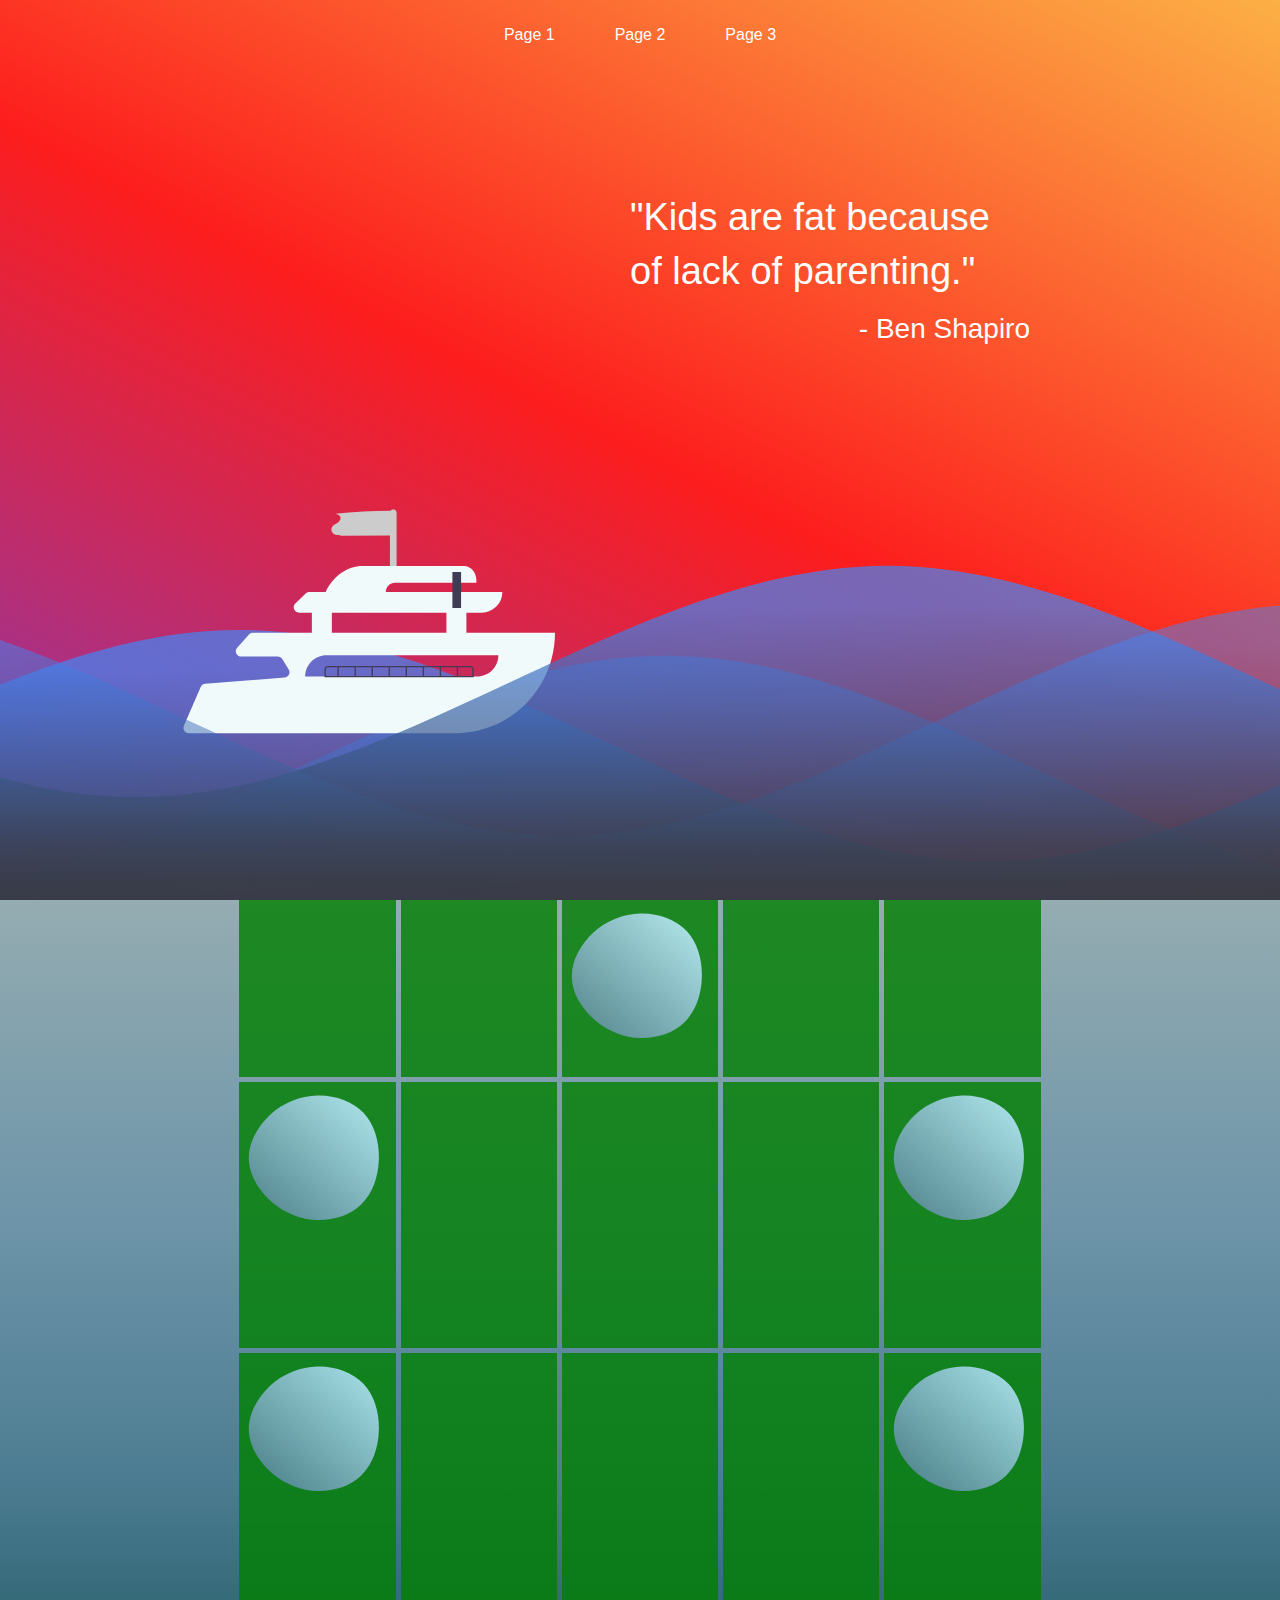
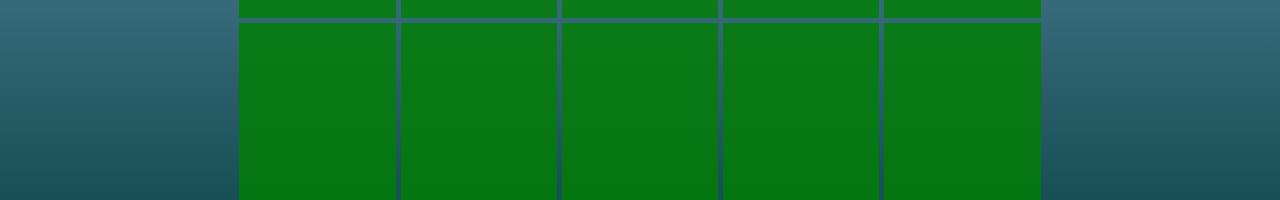
==== commit 74f339b8: "Add shapiro quote" ====
--- a/bloki.html
+++ b/bloki.html
@@ -20,7 +20,10 @@
             <a class="link">Page 2</a>
             <a class="link">Page 3</a>
         </div>
-        
+        <div class="quote-container">
+            <p class="quote">"Kids are fat because of lack of parenting."</p>
+            <p class="author">- Ben Shapiro</p>
+        </div>
         <svg class="waves" xmlns="http://www.w3.org/2000/svg" xmlns:xlink="http://www.w3.org/1999/xlink" viewBox="0 24 150 28" preserveAspectRatio="none">
             <defs>
               <linearGradient id="wave-gradient" gradientTransform="rotate(90)">
--- a/page1.css
+++ b/page1.css
@@ -4,7 +4,7 @@
   background: linear-gradient(27deg, rgba(131,58,180,1) 0%, rgba(253,29,29,1) 50%, rgba(252,176,69,1) 100%);
 }
 
-.ladja{
+.page-1 .ladja{
   position: absolute;
   left: 160px;
   bottom: 200px;
@@ -12,7 +12,27 @@
   width: 500px;
 }
 
-.waves {
+.page-1 .quote-container {
+  width: 400px;
+  height: 400px;
+  position: absolute;
+  right: 250px;
+  top: 190px;
+}
+
+.page-1 .quote-container .quote {
+  font-size: 38px;
+  color: #fff;
+}
+
+.page-1 .quote-container .author {
+  font-size: 28px;
+  color: #fff;
+  width: 100%;
+  text-align: right;
+}
+
+.page-1 .waves {
   position: absolute;
   bottom: 0;
   left: 0;
@@ -21,27 +41,27 @@
 }
 
 /* Animation */
-.wave-paths use {
+.page-1 .wave-paths use {
   animation: move-waves 10s ease-in-out infinite;
   fill: url(#wave-gradient);
 }
-.wave-paths use:nth-child(odd) {
+.page-1 .wave-paths use:nth-child(odd) {
   animation-direction: reverse;
   animation-duration: 13s;
 }
-.wave-paths use:nth-child(1) {
+.page-1 .wave-paths use:nth-child(1) {
   animation-delay: -2s;
   opacity: 0.7;
 }
-.wave-paths use:nth-child(2) {
+.page-1 .wave-paths use:nth-child(2) {
   animation-delay: -3s;
   opacity: 0.5;
 }
-.wave-paths use:nth-child(3) {
+.page-1 .wave-paths use:nth-child(3) {
   animation-delay: -4s;
   opacity: 0.3;
 }
-.wave-paths use:nth-child(4) {
+.page-1 .wave-paths use:nth-child(4) {
   animation-delay: -5s;
 }
 
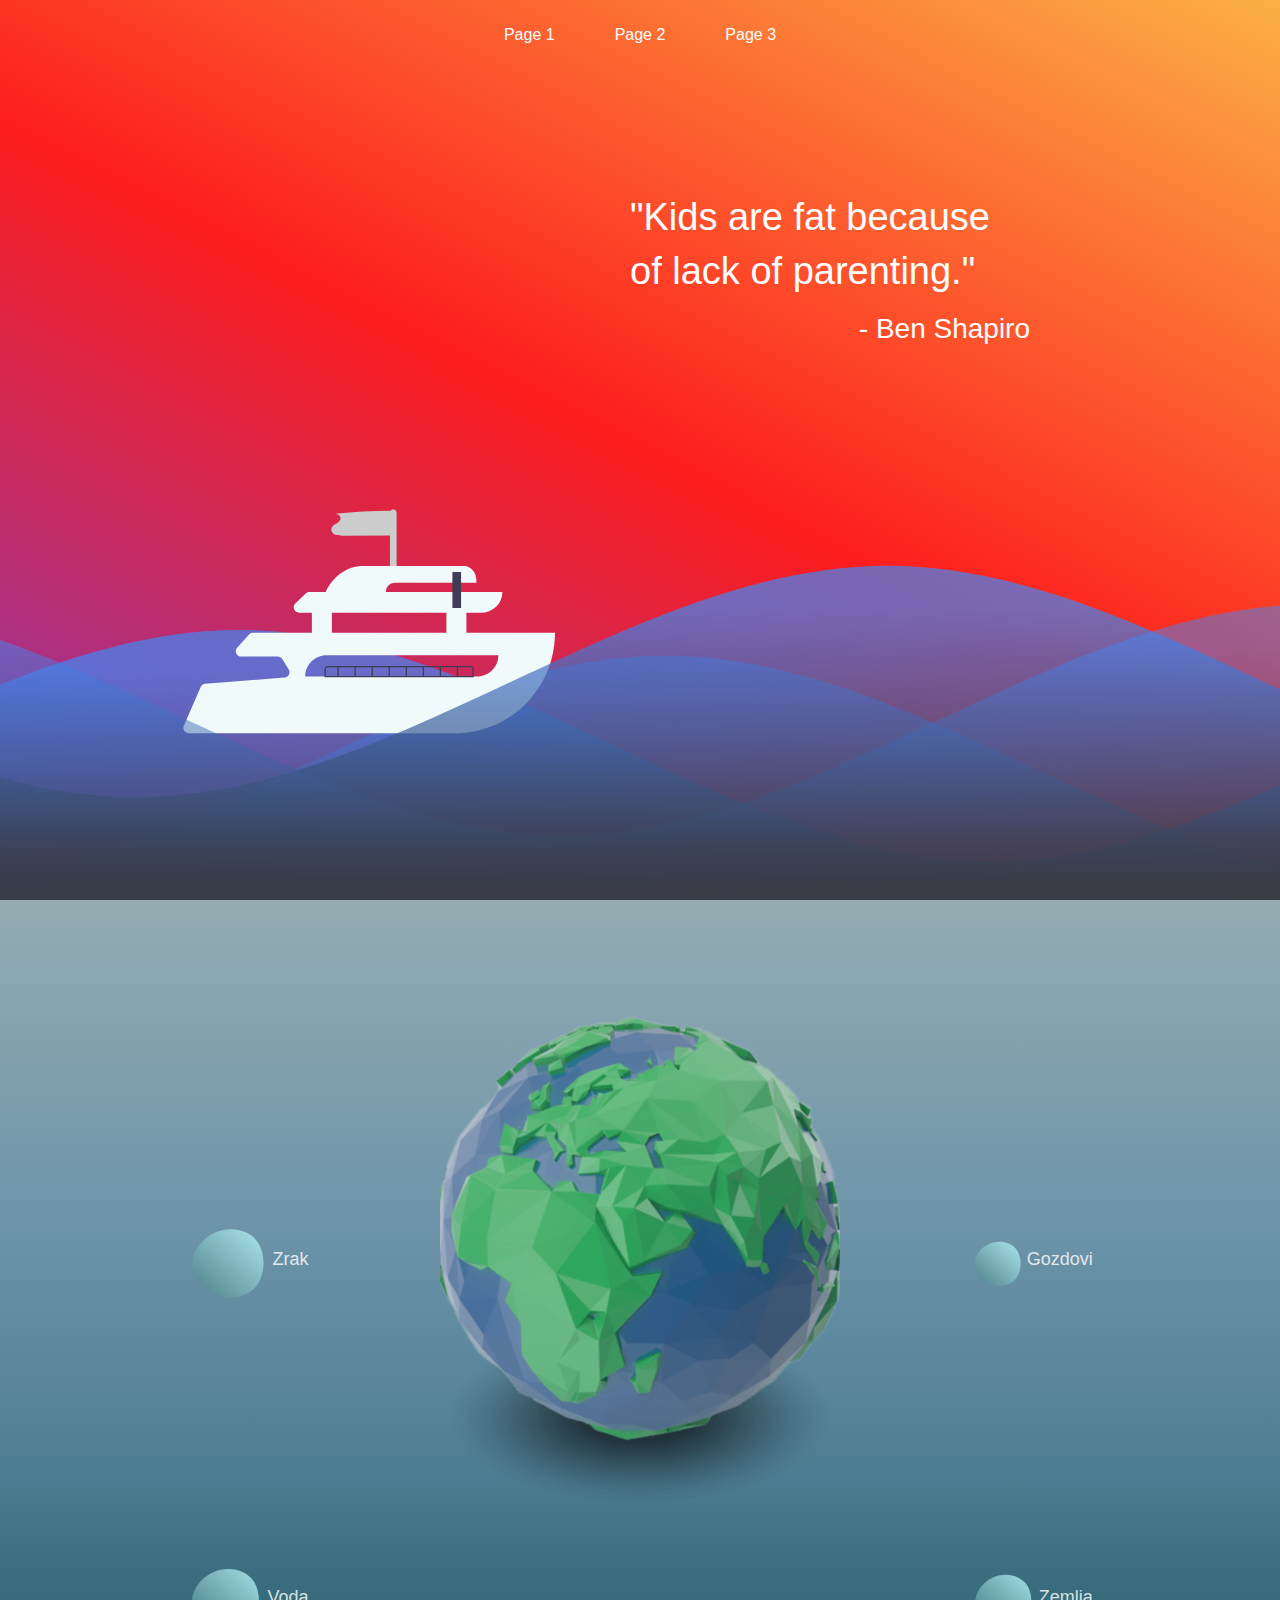
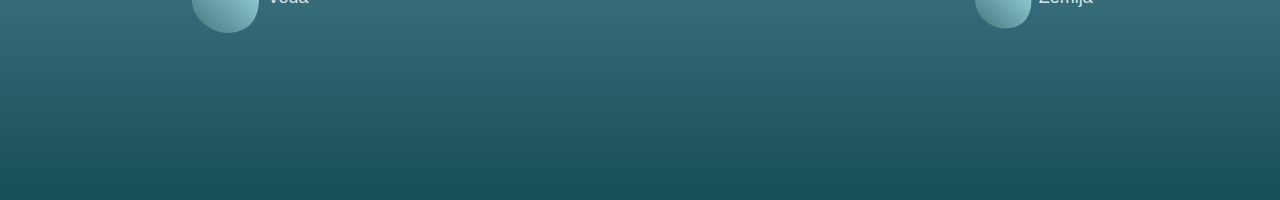
==== commit b9e31e03: "final" ====
--- a/bloki.html
+++ b/bloki.html
@@ -5,6 +5,11 @@
     <link rel="stylesheet" href="navbar.css">
     <link rel="stylesheet" href="page1.css">
     <link rel="stylesheet" href="page2.css">
+
+    <script
+        src="https://code.jquery.com/jquery-3.6.0.slim.min.js"
+        integrity="sha256-u7e5khyithlIdTpu22PHhENmPcRdFiHRjhAuHcs05RI="
+        crossorigin="anonymous"></script>
 
     <!-- Latest compiled and minified CSS -->
     <link rel="stylesheet" href="https://maxcdn.bootstrapcdn.com/bootstrap/3.4.1/css/bootstrap.min.css">
@@ -20,6 +25,12 @@
             <a class="link">Page 2</a>
             <a class="link">Page 3</a>
         </div>
+
+        <div class="rain-container">
+            <div class="rain front-row"></div>
+            <div class="rain back-row"></div>
+        </div>
+
         <div class="quote-container">
             <p class="quote">"Kids are fat because of lack of parenting."</p>
             <p class="author">- Ben Shapiro</p>
@@ -68,13 +79,15 @@
         <div class="leftBuffer"></div>
 
         <div class="krogEna mali animate__animated animate__headShake "></div>
-            <div class="krogEnaKvadEna mali">
+            <div class="krogEnaKvadEna mali" onclick="location.href='https://www.zavetisce-malahisa.si/?cat=2';">
                 <svg id="egFrWSk7NUn1" xmlns="http://www.w3.org/2000/svg" xmlns:xlink="http://www.w3.org/1999/xlink" viewBox="0 0 100 100" shape-rendering="geometricPrecision" text-rendering="geometricPrecision"><style><![CDATA[#egFrWSk7NUn2_ts {animation: egFrWSk7NUn2_ts__ts 3000ms linear infinite normal forwards}@keyframes egFrWSk7NUn2_ts__ts { 0% {transform: translate(50px,50px) scale(1,1);animation-timing-function: cubic-bezier(0.250000,0.460000,0.450000,0.940000)} 50% {transform: translate(50px,50px) scale(1.037051,1.037051);animation-timing-function: cubic-bezier(0.250000,0.460000,0.450000,0.940000)} 100% {transform: translate(50px,50px) scale(1,1)}}]]></style><defs><linearGradient id="egFrWSk7NUn2-fill" x1="0" y1="1" x2="1" y2="0" spreadMethod="pad" gradientUnits="objectBoundingBox"><stop id="egFrWSk7NUn2-fill-0" offset="0%" stop-color="rgb(71,124,130)"/><stop id="egFrWSk7NUn2-fill-1" offset="100%" stop-color="rgb(190,251,255)"/></linearGradient><linearGradient id="egFrWSk7NUn2-stroke" x1="0" y1="1" x2="1" y2="0" spreadMethod="pad" gradientUnits="objectBoundingBox"><stop id="egFrWSk7NUn2-stroke-0" offset="0%" stop-color="rgb(71,124,130)"/><stop id="egFrWSk7NUn2-stroke-1" offset="100%" stop-color="rgb(190,251,255)"/></linearGradient></defs><g id="egFrWSk7NUn2_ts" transform="translate(50,50) scale(1,1)"><path id="egFrWSk7NUn2" d="M29.800000,-30.200000C36.900000,-22.600000,39.900000,-11.300000,39.500000,-0.400000C39.200000,10.600000,35.500000,21.200000,28.400000,28.200000C21.200000,35.200000,10.600000,38.500000,0.300000,38.300000C-10.100000,38,-20.200000,34.100000,-28.500000,27.200000C-36.800000,20.200000,-43.400000,10.100000,-43.700000,-0.300000C-44.100000,-10.800000,-38.200000,-21.600000,-29.900000,-29.200000C-21.600000,-36.800000,-10.800000,-41.200000,0.300000,-41.400000C11.300000,-41.700000,22.600000,-37.800000,29.800000,-30.200000Z" transform="translate(0,0)" fill="url(#egFrWSk7NUn2-fill)" stroke="url(#egFrWSk7NUn2-stroke)" stroke-width="0"/></g></svg>
-
+                <p>Zrak</p>
             </div>
             <div class="krogEnaKvadDva mali">
                 <!-- BLOB -->
+
                 <svg id="egFrWSk7NUn1" xmlns="http://www.w3.org/2000/svg" xmlns:xlink="http://www.w3.org/1999/xlink" viewBox="0 0 100 100" shape-rendering="geometricPrecision" text-rendering="geometricPrecision"><style><![CDATA[#egFrWSk7NUn2_ts {animation: egFrWSk7NUn2_ts__ts 3000ms linear infinite normal forwards}@keyframes egFrWSk7NUn2_ts__ts { 0% {transform: translate(50px,50px) scale(1,1);animation-timing-function: cubic-bezier(0.250000,0.460000,0.450000,0.940000)} 50% {transform: translate(50px,50px) scale(1.037051,1.037051);animation-timing-function: cubic-bezier(0.250000,0.460000,0.450000,0.940000)} 100% {transform: translate(50px,50px) scale(1,1)}}]]></style><defs><linearGradient id="egFrWSk7NUn2-fill" x1="0" y1="1" x2="1" y2="0" spreadMethod="pad" gradientUnits="objectBoundingBox"><stop id="egFrWSk7NUn2-fill-0" offset="0%" stop-color="rgb(71,124,130)"/><stop id="egFrWSk7NUn2-fill-1" offset="100%" stop-color="rgb(190,251,255)"/></linearGradient><linearGradient id="egFrWSk7NUn2-stroke" x1="0" y1="1" x2="1" y2="0" spreadMethod="pad" gradientUnits="objectBoundingBox"><stop id="egFrWSk7NUn2-stroke-0" offset="0%" stop-color="rgb(71,124,130)"/><stop id="egFrWSk7NUn2-stroke-1" offset="100%" stop-color="rgb(190,251,255)"/></linearGradient></defs><g id="egFrWSk7NUn2_ts" transform="translate(50,50) scale(1,1)"><path id="egFrWSk7NUn2" d="M29.800000,-30.200000C36.900000,-22.600000,39.900000,-11.300000,39.500000,-0.400000C39.200000,10.600000,35.500000,21.200000,28.400000,28.200000C21.200000,35.200000,10.600000,38.500000,0.300000,38.300000C-10.100000,38,-20.200000,34.100000,-28.500000,27.200000C-36.800000,20.200000,-43.400000,10.100000,-43.700000,-0.300000C-44.100000,-10.800000,-38.200000,-21.600000,-29.900000,-29.200000C-21.600000,-36.800000,-10.800000,-41.200000,0.300000,-41.400000C11.300000,-41.700000,22.600000,-37.800000,29.800000,-30.200000Z" transform="translate(0,0)" fill="url(#egFrWSk7NUn2-fill)" stroke="url(#egFrWSk7NUn2-stroke)" stroke-width="0"/></g></svg>
+                <p>Voda</p>
             </div>
             <div class="krogEnaKvadTri mali"></div>
 
@@ -86,11 +99,12 @@
 
 
         <div class="krogTri mali">
-            <svg id="egFrWSk7NUn1" xmlns="http://www.w3.org/2000/svg" xmlns:xlink="http://www.w3.org/1999/xlink" viewBox="0 0 100 100" shape-rendering="geometricPrecision" text-rendering="geometricPrecision"><style><![CDATA[#egFrWSk7NUn2_ts {animation: egFrWSk7NUn2_ts__ts 3000ms linear infinite normal forwards}@keyframes egFrWSk7NUn2_ts__ts { 0% {transform: translate(50px,50px) scale(1,1);animation-timing-function: cubic-bezier(0.250000,0.460000,0.450000,0.940000)} 50% {transform: translate(50px,50px) scale(1.037051,1.037051);animation-timing-function: cubic-bezier(0.250000,0.460000,0.450000,0.940000)} 100% {transform: translate(50px,50px) scale(1,1)}}]]></style><defs><linearGradient id="egFrWSk7NUn2-fill" x1="0" y1="1" x2="1" y2="0" spreadMethod="pad" gradientUnits="objectBoundingBox"><stop id="egFrWSk7NUn2-fill-0" offset="0%" stop-color="rgb(71,124,130)"/><stop id="egFrWSk7NUn2-fill-1" offset="100%" stop-color="rgb(190,251,255)"/></linearGradient><linearGradient id="egFrWSk7NUn2-stroke" x1="0" y1="1" x2="1" y2="0" spreadMethod="pad" gradientUnits="objectBoundingBox"><stop id="egFrWSk7NUn2-stroke-0" offset="0%" stop-color="rgb(71,124,130)"/><stop id="egFrWSk7NUn2-stroke-1" offset="100%" stop-color="rgb(190,251,255)"/></linearGradient></defs><g id="egFrWSk7NUn2_ts" transform="translate(50,50) scale(1,1)"><path id="egFrWSk7NUn2" d="M29.800000,-30.200000C36.900000,-22.600000,39.900000,-11.300000,39.500000,-0.400000C39.200000,10.600000,35.500000,21.200000,28.400000,28.200000C21.200000,35.200000,10.600000,38.500000,0.300000,38.300000C-10.100000,38,-20.200000,34.100000,-28.500000,27.200000C-36.800000,20.200000,-43.400000,10.100000,-43.700000,-0.300000C-44.100000,-10.800000,-38.200000,-21.600000,-29.900000,-29.200000C-21.600000,-36.800000,-10.800000,-41.200000,0.300000,-41.400000C11.300000,-41.700000,22.600000,-37.800000,29.800000,-30.200000Z" transform="translate(0,0)" fill="url(#egFrWSk7NUn2-fill)" stroke="url(#egFrWSk7NUn2-stroke)" stroke-width="0"/></g></svg>
 
         </div>
             <div class="krogTriKvadEna mali"></div>
-            <div class="krogTriKvadDva mali"></div>
+            <div class="krogTriKvadDva mali" onclick="location.href='https://www.greenpeace.si';">
+
+            </div>
             <div class="krogTriKvadTri mali"></div>
 
 
@@ -102,15 +116,45 @@
         <div class="krogPet mali"></div>
             <div class="krogPetKvadEna mali">
                 <svg id="egFrWSk7NUn1" xmlns="http://www.w3.org/2000/svg" xmlns:xlink="http://www.w3.org/1999/xlink" viewBox="0 0 100 100" shape-rendering="geometricPrecision" text-rendering="geometricPrecision"><style><![CDATA[#egFrWSk7NUn2_ts {animation: egFrWSk7NUn2_ts__ts 3000ms linear infinite normal forwards}@keyframes egFrWSk7NUn2_ts__ts { 0% {transform: translate(50px,50px) scale(1,1);animation-timing-function: cubic-bezier(0.250000,0.460000,0.450000,0.940000)} 50% {transform: translate(50px,50px) scale(1.037051,1.037051);animation-timing-function: cubic-bezier(0.250000,0.460000,0.450000,0.940000)} 100% {transform: translate(50px,50px) scale(1,1)}}]]></style><defs><linearGradient id="egFrWSk7NUn2-fill" x1="0" y1="1" x2="1" y2="0" spreadMethod="pad" gradientUnits="objectBoundingBox"><stop id="egFrWSk7NUn2-fill-0" offset="0%" stop-color="rgb(71,124,130)"/><stop id="egFrWSk7NUn2-fill-1" offset="100%" stop-color="rgb(190,251,255)"/></linearGradient><linearGradient id="egFrWSk7NUn2-stroke" x1="0" y1="1" x2="1" y2="0" spreadMethod="pad" gradientUnits="objectBoundingBox"><stop id="egFrWSk7NUn2-stroke-0" offset="0%" stop-color="rgb(71,124,130)"/><stop id="egFrWSk7NUn2-stroke-1" offset="100%" stop-color="rgb(190,251,255)"/></linearGradient></defs><g id="egFrWSk7NUn2_ts" transform="translate(50,50) scale(1,1)"><path id="egFrWSk7NUn2" d="M29.800000,-30.200000C36.900000,-22.600000,39.900000,-11.300000,39.500000,-0.400000C39.200000,10.600000,35.500000,21.200000,28.400000,28.200000C21.200000,35.200000,10.600000,38.500000,0.300000,38.300000C-10.100000,38,-20.200000,34.100000,-28.500000,27.200000C-36.800000,20.200000,-43.400000,10.100000,-43.700000,-0.300000C-44.100000,-10.800000,-38.200000,-21.600000,-29.900000,-29.200000C-21.600000,-36.800000,-10.800000,-41.200000,0.300000,-41.400000C11.300000,-41.700000,22.600000,-37.800000,29.800000,-30.200000Z" transform="translate(0,0)" fill="url(#egFrWSk7NUn2-fill)" stroke="url(#egFrWSk7NUn2-stroke)" stroke-width="0"/></g></svg>
+                <p>Gozdovi</p>
 
             </div>
             <div class="krogPetKvadDva mali">
                 <svg id="egFrWSk7NUn1" xmlns="http://www.w3.org/2000/svg" xmlns:xlink="http://www.w3.org/1999/xlink" viewBox="0 0 100 100" shape-rendering="geometricPrecision" text-rendering="geometricPrecision"><style><![CDATA[#egFrWSk7NUn2_ts {animation: egFrWSk7NUn2_ts__ts 3000ms linear infinite normal forwards}@keyframes egFrWSk7NUn2_ts__ts { 0% {transform: translate(50px,50px) scale(1,1);animation-timing-function: cubic-bezier(0.250000,0.460000,0.450000,0.940000)} 50% {transform: translate(50px,50px) scale(1.037051,1.037051);animation-timing-function: cubic-bezier(0.250000,0.460000,0.450000,0.940000)} 100% {transform: translate(50px,50px) scale(1,1)}}]]></style><defs><linearGradient id="egFrWSk7NUn2-fill" x1="0" y1="1" x2="1" y2="0" spreadMethod="pad" gradientUnits="objectBoundingBox"><stop id="egFrWSk7NUn2-fill-0" offset="0%" stop-color="rgb(71,124,130)"/><stop id="egFrWSk7NUn2-fill-1" offset="100%" stop-color="rgb(190,251,255)"/></linearGradient><linearGradient id="egFrWSk7NUn2-stroke" x1="0" y1="1" x2="1" y2="0" spreadMethod="pad" gradientUnits="objectBoundingBox"><stop id="egFrWSk7NUn2-stroke-0" offset="0%" stop-color="rgb(71,124,130)"/><stop id="egFrWSk7NUn2-stroke-1" offset="100%" stop-color="rgb(190,251,255)"/></linearGradient></defs><g id="egFrWSk7NUn2_ts" transform="translate(50,50) scale(1,1)"><path id="egFrWSk7NUn2" d="M29.800000,-30.200000C36.900000,-22.600000,39.900000,-11.300000,39.500000,-0.400000C39.200000,10.600000,35.500000,21.200000,28.400000,28.200000C21.200000,35.200000,10.600000,38.500000,0.300000,38.300000C-10.100000,38,-20.200000,34.100000,-28.500000,27.200000C-36.800000,20.200000,-43.400000,10.100000,-43.700000,-0.300000C-44.100000,-10.800000,-38.200000,-21.600000,-29.900000,-29.200000C-21.600000,-36.800000,-10.800000,-41.200000,0.300000,-41.400000C11.300000,-41.700000,22.600000,-37.800000,29.800000,-30.200000Z" transform="translate(0,0)" fill="url(#egFrWSk7NUn2-fill)" stroke="url(#egFrWSk7NUn2-stroke)" stroke-width="0"/></g></svg>
-
+                <p>Zemlja</p>
             </div>
             <div class="krogPetKvadTri mali"></div>
 
         <div class="rightBuffer"></div>
     </section>
 </body>
+
+<script>
+var makeItRain = function() {
+  //clear out everything
+  $('.rain').empty();
+
+  var increment = 0;
+  var drops = "";
+  var backDrops = "";
+
+  while (increment < 100) {
+    //couple random numbers to use for various randomizations
+    //random number between 98 and 1
+    var randoHundo = (Math.floor(Math.random() * (98 - 1 + 1) + 1));
+    //random number between 5 and 2
+    var randoFiver = (Math.floor(Math.random() * (5 - 2 + 1) + 2));
+    //increment
+    increment += randoFiver;
+    //add in a new raindrop with various randomizations to certain CSS properties
+    drops += '<div class="drop" style="left: ' + increment + '%; bottom: ' + (randoFiver + randoFiver - 1 + 100) + '%; animation-delay: 0.' + randoHundo + 's; animation-duration: 0.5' + randoHundo + 's;"><div class="stem" style="animation-delay: 0.' + randoHundo + 's; animation-duration: 0.5' + randoHundo + 's;"></div><div class="splat" style="animation-delay: 0.' + randoHundo + 's; animation-duration: 0.5' + randoHundo + 's;"></div></div>';
+    backDrops += '<div class="drop" style="right: ' + increment + '%; bottom: ' + (randoFiver + randoFiver - 1 + 100) + '%; animation-delay: 0.' + randoHundo + 's; animation-duration: 0.5' + randoHundo + 's;"><div class="stem" style="animation-delay: 0.' + randoHundo + 's; animation-duration: 0.5' + randoHundo + 's;"></div><div class="splat" style="animation-delay: 0.' + randoHundo + 's; animation-duration: 0.5' + randoHundo + 's;"></div></div>';
+  }
+
+  $('.rain.front-row').append(drops);
+  $('.rain.back-row').append(backDrops);
+}
+makeItRain();
+</script>
+
 </html>
--- a/page1.css
+++ b/page1.css
@@ -2,6 +2,71 @@
   height: 100vh;
   background: rgb(131,58,180);
   background: linear-gradient(27deg, rgba(131,58,180,1) 0%, rgba(253,29,29,1) 50%, rgba(252,176,69,1) 100%);
+}
+
+.page-1 .rain-container {
+  width: 100%;
+  height: 100%;
+  position: absolute;
+  top: 0;
+  left: 0;
+  overflow: hidden;
+  pointer-events: none;
+}
+
+.rain.back-row {
+  display: none;
+  z-index: 1;
+  bottom: 60px;
+  opacity: 0.5;
+}
+
+body.back-row-toggle .rain.back-row {
+  display: block;
+}
+
+.drop {
+  position: absolute;
+  bottom: 100%;
+  width: 15px;
+  height: 120px;
+  pointer-events: none;
+  animation: drop 0.5s linear infinite;
+}
+
+@keyframes drop {
+  0% {
+    transform: translateY(0vh);
+  }
+  75% {
+    transform: translateY(90vh);
+  }
+  100% {
+    transform: translateY(90vh);
+  }
+}
+
+.stem {
+  width: 1px;
+  height: 60%;
+  margin-left: 7px;
+  background: linear-gradient(to bottom, rgba(255, 255, 255, 0), rgba(255, 255, 255, 0.25));
+  animation: stem 0.5s linear infinite;
+}
+
+@keyframes stem {
+  0% {
+    opacity: 1;
+  }
+  65% {
+    opacity: 1;
+  }
+  75% {
+    opacity: 0;
+  }
+  100% {
+    opacity: 0;
+  }
 }
 
 .page-1 .ladja{
--- a/page2.css
+++ b/page2.css
@@ -12,17 +12,28 @@
 
   grid-gap: 5px;
   background-image: linear-gradient(to bottom, #95acb2, #8aa6af, #80a0ad, #769aab, #6d94a9, #628ca1, #58859a, #4d7d92, #3e7183, #306673, #235a64, #164f55);
-
+animation: gap 1s ease-in-out infinite alternate;
 }
-
+@keyframes gap{
+    from{
+        grid-template-rows: 2fr 3fr 3fr 2fr;
+    }
+    to{
+        grid-template-rows: 1fr 2fr 2fr 1fr;
+    }
+}
 .veliki{
   background: #994499;
 }
 
 .mali{
-  background: green;
   opacity: 0.8;
   transition:0.2s;
+    align-content: center;
+    display: flex;
+    align-items: center;
+    justify-content: center;
+    cursor:pointer;
 }
 
 .mali:hover {
@@ -41,8 +52,12 @@
  .krogDvaKvadTri{ grid-area: dvat}
 
 .krogTri{ grid-area: tri}
- .krogTriKvadEna{ grid-area: trie}
- .krogTriKvadDva{ grid-area: trid}
+ .krogTriKvadEna{ grid-area: trie;
+     background-image: url('low-poly-planet-earth-Oxnnen0-600.png');
+     background-position: center;
+     height: 500px;
+     width: 400px;}
+ .krogTriKvadDva{ grid-area: trid;}
  .krogTriKvadTri{ grid-area: trit}
 
 .krogStiri{ grid-area: stiri}
@@ -52,8 +67,19 @@
 
 .krogPet{ grid-area: pet}
  .krogPetKvadEna{ grid-area: pete}
- .krogPetKvadDva{ grid-area: petd}
+ .krogPetKvadDva{ grid-area: petd;}
  .krogPetKvadTri{ grid-area: pett}
 
 .leftBuffer{grid-area: lbuff}
-.rightBuffer{grid-area: rbuff}+.rightBuffer{grid-area: rbuff}
+
+#eo5vAyEuZUG1{
+    height: 100%;
+    width: 100%;
+}
+
+p{
+    font-family: Arial;
+    font-size: 18px;
+    color: white;
+}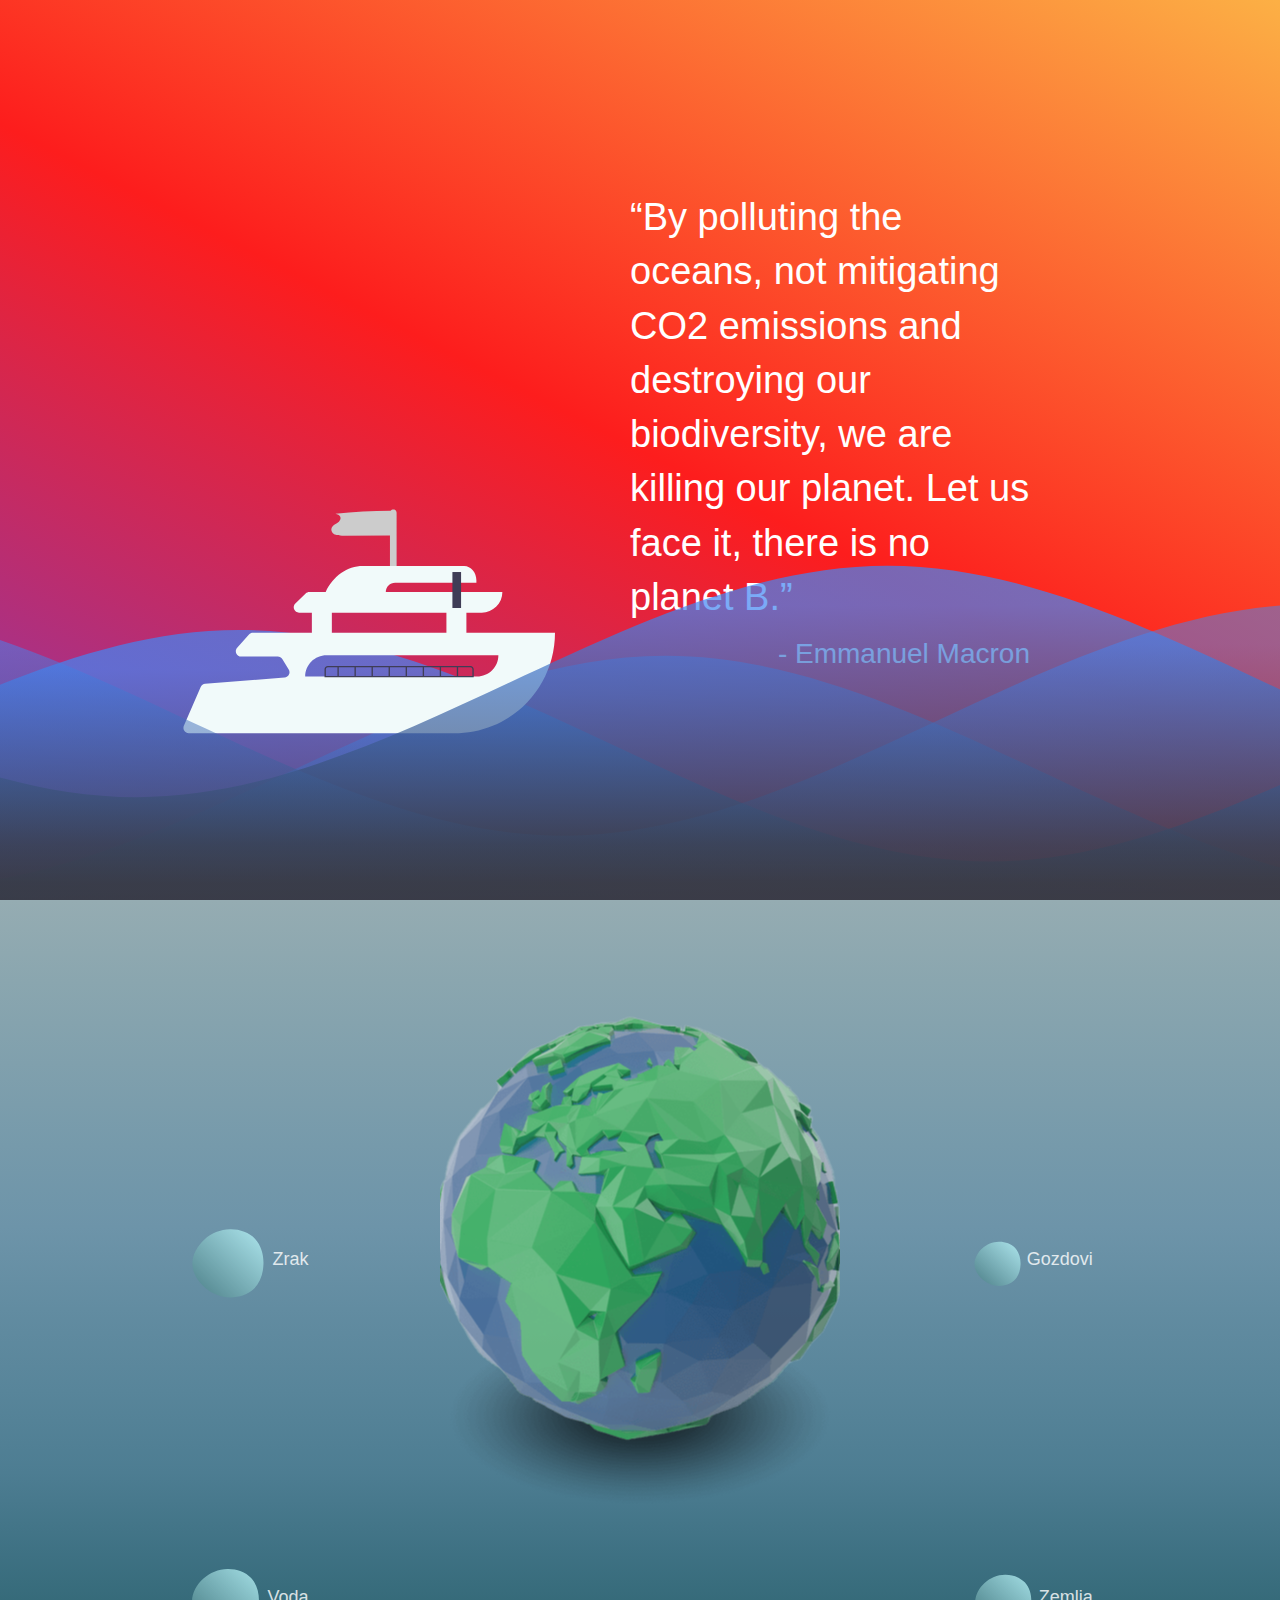
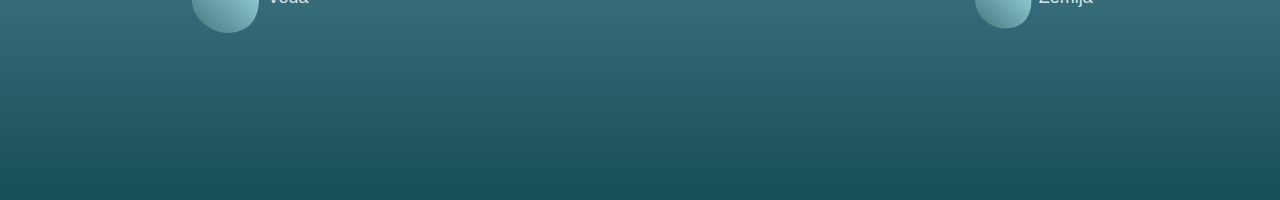
==== commit ff21531a: "jao" ====
--- a/bloki.html
+++ b/bloki.html
@@ -21,9 +21,7 @@
 <body>
     <section class="page page-1">
         <div class="our-navbar">
-            <a class="link">Page 1</a>
-            <a class="link">Page 2</a>
-            <a class="link">Page 3</a>
+
         </div>
 
         <div class="rain-container">
@@ -32,8 +30,8 @@
         </div>
 
         <div class="quote-container">
-            <p class="quote">"Kids are fat because of lack of parenting."</p>
-            <p class="author">- Ben Shapiro</p>
+            <p class="quote">“By polluting the oceans, not mitigating CO2 emissions and destroying our biodiversity, we are killing our planet. Let us face it, there is no planet B.”</p>
+            <p class="author">- Emmanuel Macron</p>
         </div>
         <svg class="waves" xmlns="http://www.w3.org/2000/svg" xmlns:xlink="http://www.w3.org/1999/xlink" viewBox="0 24 150 28" preserveAspectRatio="none">
             <defs>
@@ -79,11 +77,11 @@
         <div class="leftBuffer"></div>
 
         <div class="krogEna mali animate__animated animate__headShake "></div>
-            <div class="krogEnaKvadEna mali" onclick="location.href='https://www.zavetisce-malahisa.si/?cat=2';">
+            <div class="krogEnaKvadEna mali" onclick="location.href='https://ourworldindata.org/air-pollution';">
                 <svg id="egFrWSk7NUn1" xmlns="http://www.w3.org/2000/svg" xmlns:xlink="http://www.w3.org/1999/xlink" viewBox="0 0 100 100" shape-rendering="geometricPrecision" text-rendering="geometricPrecision"><style><![CDATA[#egFrWSk7NUn2_ts {animation: egFrWSk7NUn2_ts__ts 3000ms linear infinite normal forwards}@keyframes egFrWSk7NUn2_ts__ts { 0% {transform: translate(50px,50px) scale(1,1);animation-timing-function: cubic-bezier(0.250000,0.460000,0.450000,0.940000)} 50% {transform: translate(50px,50px) scale(1.037051,1.037051);animation-timing-function: cubic-bezier(0.250000,0.460000,0.450000,0.940000)} 100% {transform: translate(50px,50px) scale(1,1)}}]]></style><defs><linearGradient id="egFrWSk7NUn2-fill" x1="0" y1="1" x2="1" y2="0" spreadMethod="pad" gradientUnits="objectBoundingBox"><stop id="egFrWSk7NUn2-fill-0" offset="0%" stop-color="rgb(71,124,130)"/><stop id="egFrWSk7NUn2-fill-1" offset="100%" stop-color="rgb(190,251,255)"/></linearGradient><linearGradient id="egFrWSk7NUn2-stroke" x1="0" y1="1" x2="1" y2="0" spreadMethod="pad" gradientUnits="objectBoundingBox"><stop id="egFrWSk7NUn2-stroke-0" offset="0%" stop-color="rgb(71,124,130)"/><stop id="egFrWSk7NUn2-stroke-1" offset="100%" stop-color="rgb(190,251,255)"/></linearGradient></defs><g id="egFrWSk7NUn2_ts" transform="translate(50,50) scale(1,1)"><path id="egFrWSk7NUn2" d="M29.800000,-30.200000C36.900000,-22.600000,39.900000,-11.300000,39.500000,-0.400000C39.200000,10.600000,35.500000,21.200000,28.400000,28.200000C21.200000,35.200000,10.600000,38.500000,0.300000,38.300000C-10.100000,38,-20.200000,34.100000,-28.500000,27.200000C-36.800000,20.200000,-43.400000,10.100000,-43.700000,-0.300000C-44.100000,-10.800000,-38.200000,-21.600000,-29.900000,-29.200000C-21.600000,-36.800000,-10.800000,-41.200000,0.300000,-41.400000C11.300000,-41.700000,22.600000,-37.800000,29.800000,-30.200000Z" transform="translate(0,0)" fill="url(#egFrWSk7NUn2-fill)" stroke="url(#egFrWSk7NUn2-stroke)" stroke-width="0"/></g></svg>
                 <p>Zrak</p>
             </div>
-            <div class="krogEnaKvadDva mali">
+            <div class="krogEnaKvadDva mali" onclick="location.href='https://zapitnovodo.si/';">
                 <!-- BLOB -->
 
                 <svg id="egFrWSk7NUn1" xmlns="http://www.w3.org/2000/svg" xmlns:xlink="http://www.w3.org/1999/xlink" viewBox="0 0 100 100" shape-rendering="geometricPrecision" text-rendering="geometricPrecision"><style><![CDATA[#egFrWSk7NUn2_ts {animation: egFrWSk7NUn2_ts__ts 3000ms linear infinite normal forwards}@keyframes egFrWSk7NUn2_ts__ts { 0% {transform: translate(50px,50px) scale(1,1);animation-timing-function: cubic-bezier(0.250000,0.460000,0.450000,0.940000)} 50% {transform: translate(50px,50px) scale(1.037051,1.037051);animation-timing-function: cubic-bezier(0.250000,0.460000,0.450000,0.940000)} 100% {transform: translate(50px,50px) scale(1,1)}}]]></style><defs><linearGradient id="egFrWSk7NUn2-fill" x1="0" y1="1" x2="1" y2="0" spreadMethod="pad" gradientUnits="objectBoundingBox"><stop id="egFrWSk7NUn2-fill-0" offset="0%" stop-color="rgb(71,124,130)"/><stop id="egFrWSk7NUn2-fill-1" offset="100%" stop-color="rgb(190,251,255)"/></linearGradient><linearGradient id="egFrWSk7NUn2-stroke" x1="0" y1="1" x2="1" y2="0" spreadMethod="pad" gradientUnits="objectBoundingBox"><stop id="egFrWSk7NUn2-stroke-0" offset="0%" stop-color="rgb(71,124,130)"/><stop id="egFrWSk7NUn2-stroke-1" offset="100%" stop-color="rgb(190,251,255)"/></linearGradient></defs><g id="egFrWSk7NUn2_ts" transform="translate(50,50) scale(1,1)"><path id="egFrWSk7NUn2" d="M29.800000,-30.200000C36.900000,-22.600000,39.900000,-11.300000,39.500000,-0.400000C39.200000,10.600000,35.500000,21.200000,28.400000,28.200000C21.200000,35.200000,10.600000,38.500000,0.300000,38.300000C-10.100000,38,-20.200000,34.100000,-28.500000,27.200000C-36.800000,20.200000,-43.400000,10.100000,-43.700000,-0.300000C-44.100000,-10.800000,-38.200000,-21.600000,-29.900000,-29.200000C-21.600000,-36.800000,-10.800000,-41.200000,0.300000,-41.400000C11.300000,-41.700000,22.600000,-37.800000,29.800000,-30.200000Z" transform="translate(0,0)" fill="url(#egFrWSk7NUn2-fill)" stroke="url(#egFrWSk7NUn2-stroke)" stroke-width="0"/></g></svg>
@@ -101,10 +99,10 @@
         <div class="krogTri mali">
 
         </div>
-            <div class="krogTriKvadEna mali"></div>
-            <div class="krogTriKvadDva mali" onclick="location.href='https://www.greenpeace.si';">
+            <div class="krogTriKvadEna mali" onclick="location.href='https://www.greenpeace.org/slovenia/';">
 
             </div>
+            <div class="krogTriKvadDva mali"></div>
             <div class="krogTriKvadTri mali"></div>
 
 
@@ -114,12 +112,12 @@
             <div class="krogStiriKvadTri mali"></div>
 
         <div class="krogPet mali"></div>
-            <div class="krogPetKvadEna mali">
+            <div class="krogPetKvadEna mali" onclick="location.href='https://ourworldindata.org/deforestation';">
                 <svg id="egFrWSk7NUn1" xmlns="http://www.w3.org/2000/svg" xmlns:xlink="http://www.w3.org/1999/xlink" viewBox="0 0 100 100" shape-rendering="geometricPrecision" text-rendering="geometricPrecision"><style><![CDATA[#egFrWSk7NUn2_ts {animation: egFrWSk7NUn2_ts__ts 3000ms linear infinite normal forwards}@keyframes egFrWSk7NUn2_ts__ts { 0% {transform: translate(50px,50px) scale(1,1);animation-timing-function: cubic-bezier(0.250000,0.460000,0.450000,0.940000)} 50% {transform: translate(50px,50px) scale(1.037051,1.037051);animation-timing-function: cubic-bezier(0.250000,0.460000,0.450000,0.940000)} 100% {transform: translate(50px,50px) scale(1,1)}}]]></style><defs><linearGradient id="egFrWSk7NUn2-fill" x1="0" y1="1" x2="1" y2="0" spreadMethod="pad" gradientUnits="objectBoundingBox"><stop id="egFrWSk7NUn2-fill-0" offset="0%" stop-color="rgb(71,124,130)"/><stop id="egFrWSk7NUn2-fill-1" offset="100%" stop-color="rgb(190,251,255)"/></linearGradient><linearGradient id="egFrWSk7NUn2-stroke" x1="0" y1="1" x2="1" y2="0" spreadMethod="pad" gradientUnits="objectBoundingBox"><stop id="egFrWSk7NUn2-stroke-0" offset="0%" stop-color="rgb(71,124,130)"/><stop id="egFrWSk7NUn2-stroke-1" offset="100%" stop-color="rgb(190,251,255)"/></linearGradient></defs><g id="egFrWSk7NUn2_ts" transform="translate(50,50) scale(1,1)"><path id="egFrWSk7NUn2" d="M29.800000,-30.200000C36.900000,-22.600000,39.900000,-11.300000,39.500000,-0.400000C39.200000,10.600000,35.500000,21.200000,28.400000,28.200000C21.200000,35.200000,10.600000,38.500000,0.300000,38.300000C-10.100000,38,-20.200000,34.100000,-28.500000,27.200000C-36.800000,20.200000,-43.400000,10.100000,-43.700000,-0.300000C-44.100000,-10.800000,-38.200000,-21.600000,-29.900000,-29.200000C-21.600000,-36.800000,-10.800000,-41.200000,0.300000,-41.400000C11.300000,-41.700000,22.600000,-37.800000,29.800000,-30.200000Z" transform="translate(0,0)" fill="url(#egFrWSk7NUn2-fill)" stroke="url(#egFrWSk7NUn2-stroke)" stroke-width="0"/></g></svg>
                 <p>Gozdovi</p>
 
             </div>
-            <div class="krogPetKvadDva mali">
+            <div class="krogPetKvadDva mali"  onclick="location.href='https://www.theguardian.com/us-news/2021/mar/28/chevron-lawyer-steven-donziger-ecuador-house-arrest';">
                 <svg id="egFrWSk7NUn1" xmlns="http://www.w3.org/2000/svg" xmlns:xlink="http://www.w3.org/1999/xlink" viewBox="0 0 100 100" shape-rendering="geometricPrecision" text-rendering="geometricPrecision"><style><![CDATA[#egFrWSk7NUn2_ts {animation: egFrWSk7NUn2_ts__ts 3000ms linear infinite normal forwards}@keyframes egFrWSk7NUn2_ts__ts { 0% {transform: translate(50px,50px) scale(1,1);animation-timing-function: cubic-bezier(0.250000,0.460000,0.450000,0.940000)} 50% {transform: translate(50px,50px) scale(1.037051,1.037051);animation-timing-function: cubic-bezier(0.250000,0.460000,0.450000,0.940000)} 100% {transform: translate(50px,50px) scale(1,1)}}]]></style><defs><linearGradient id="egFrWSk7NUn2-fill" x1="0" y1="1" x2="1" y2="0" spreadMethod="pad" gradientUnits="objectBoundingBox"><stop id="egFrWSk7NUn2-fill-0" offset="0%" stop-color="rgb(71,124,130)"/><stop id="egFrWSk7NUn2-fill-1" offset="100%" stop-color="rgb(190,251,255)"/></linearGradient><linearGradient id="egFrWSk7NUn2-stroke" x1="0" y1="1" x2="1" y2="0" spreadMethod="pad" gradientUnits="objectBoundingBox"><stop id="egFrWSk7NUn2-stroke-0" offset="0%" stop-color="rgb(71,124,130)"/><stop id="egFrWSk7NUn2-stroke-1" offset="100%" stop-color="rgb(190,251,255)"/></linearGradient></defs><g id="egFrWSk7NUn2_ts" transform="translate(50,50) scale(1,1)"><path id="egFrWSk7NUn2" d="M29.800000,-30.200000C36.900000,-22.600000,39.900000,-11.300000,39.500000,-0.400000C39.200000,10.600000,35.500000,21.200000,28.400000,28.200000C21.200000,35.200000,10.600000,38.500000,0.300000,38.300000C-10.100000,38,-20.200000,34.100000,-28.500000,27.200000C-36.800000,20.200000,-43.400000,10.100000,-43.700000,-0.300000C-44.100000,-10.800000,-38.200000,-21.600000,-29.900000,-29.200000C-21.600000,-36.800000,-10.800000,-41.200000,0.300000,-41.400000C11.300000,-41.700000,22.600000,-37.800000,29.800000,-30.200000Z" transform="translate(0,0)" fill="url(#egFrWSk7NUn2-fill)" stroke="url(#egFrWSk7NUn2-stroke)" stroke-width="0"/></g></svg>
                 <p>Zemlja</p>
             </div>
@@ -127,6 +125,12 @@
 
         <div class="rightBuffer"></div>
     </section>
+
+    <audio autoplay>
+        <source src=
+                        "Waves-sound-effect.mp3"
+                type="audio/mp3">
+    </audio>
 </body>
 
 <script>
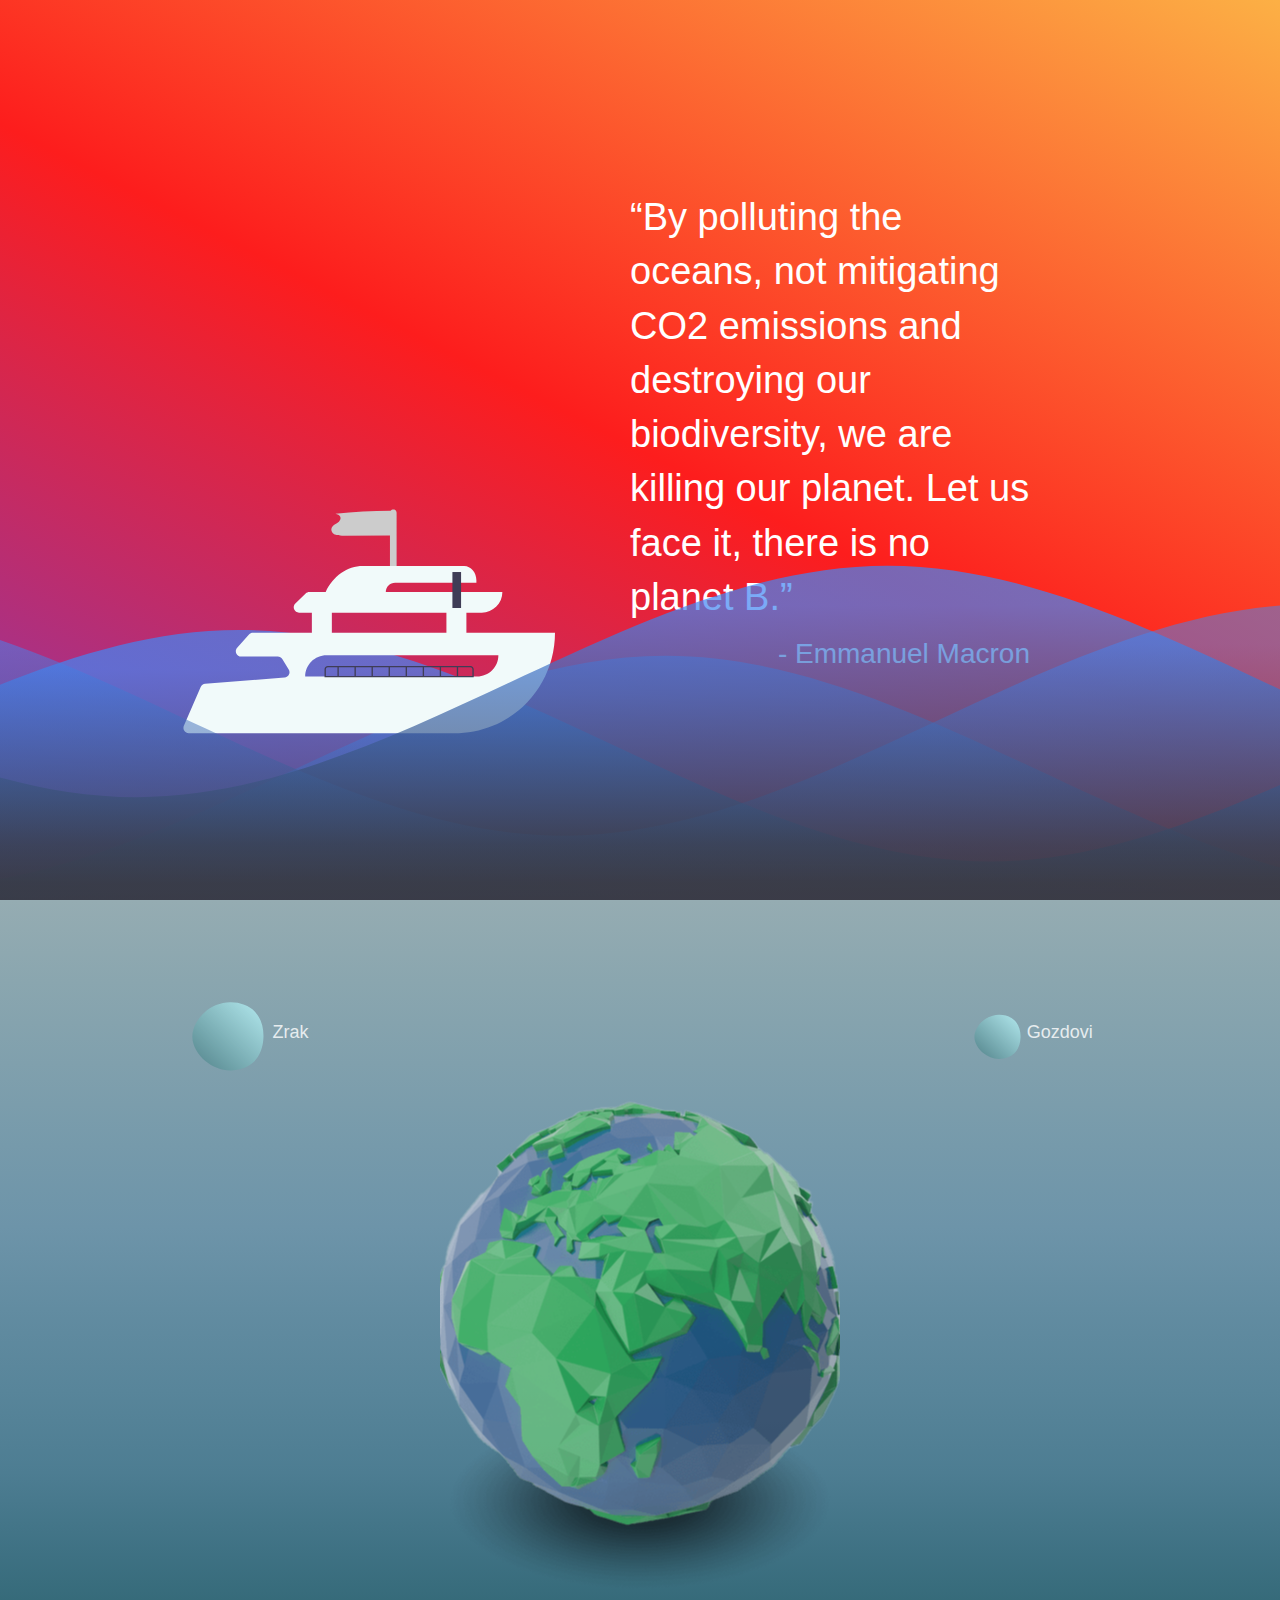
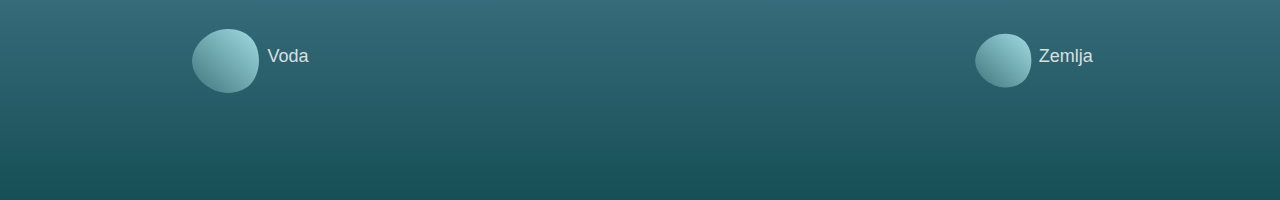
==== commit 18e2edff: "FINAL" ====
--- a/bloki.html
+++ b/bloki.html
@@ -76,11 +76,12 @@
     <section class="page page-2">
         <div class="leftBuffer"></div>
 
-        <div class="krogEna mali animate__animated animate__headShake "></div>
+        <div class="krogEna mali"></div>
             <div class="krogEnaKvadEna mali" onclick="location.href='https://ourworldindata.org/air-pollution';">
                 <svg id="egFrWSk7NUn1" xmlns="http://www.w3.org/2000/svg" xmlns:xlink="http://www.w3.org/1999/xlink" viewBox="0 0 100 100" shape-rendering="geometricPrecision" text-rendering="geometricPrecision"><style><![CDATA[#egFrWSk7NUn2_ts {animation: egFrWSk7NUn2_ts__ts 3000ms linear infinite normal forwards}@keyframes egFrWSk7NUn2_ts__ts { 0% {transform: translate(50px,50px) scale(1,1);animation-timing-function: cubic-bezier(0.250000,0.460000,0.450000,0.940000)} 50% {transform: translate(50px,50px) scale(1.037051,1.037051);animation-timing-function: cubic-bezier(0.250000,0.460000,0.450000,0.940000)} 100% {transform: translate(50px,50px) scale(1,1)}}]]></style><defs><linearGradient id="egFrWSk7NUn2-fill" x1="0" y1="1" x2="1" y2="0" spreadMethod="pad" gradientUnits="objectBoundingBox"><stop id="egFrWSk7NUn2-fill-0" offset="0%" stop-color="rgb(71,124,130)"/><stop id="egFrWSk7NUn2-fill-1" offset="100%" stop-color="rgb(190,251,255)"/></linearGradient><linearGradient id="egFrWSk7NUn2-stroke" x1="0" y1="1" x2="1" y2="0" spreadMethod="pad" gradientUnits="objectBoundingBox"><stop id="egFrWSk7NUn2-stroke-0" offset="0%" stop-color="rgb(71,124,130)"/><stop id="egFrWSk7NUn2-stroke-1" offset="100%" stop-color="rgb(190,251,255)"/></linearGradient></defs><g id="egFrWSk7NUn2_ts" transform="translate(50,50) scale(1,1)"><path id="egFrWSk7NUn2" d="M29.800000,-30.200000C36.900000,-22.600000,39.900000,-11.300000,39.500000,-0.400000C39.200000,10.600000,35.500000,21.200000,28.400000,28.200000C21.200000,35.200000,10.600000,38.500000,0.300000,38.300000C-10.100000,38,-20.200000,34.100000,-28.500000,27.200000C-36.800000,20.200000,-43.400000,10.100000,-43.700000,-0.300000C-44.100000,-10.800000,-38.200000,-21.600000,-29.900000,-29.200000C-21.600000,-36.800000,-10.800000,-41.200000,0.300000,-41.400000C11.300000,-41.700000,22.600000,-37.800000,29.800000,-30.200000Z" transform="translate(0,0)" fill="url(#egFrWSk7NUn2-fill)" stroke="url(#egFrWSk7NUn2-stroke)" stroke-width="0"/></g></svg>
                 <p>Zrak</p>
             </div>
+            <div class="krogEnaEnaPaPol mali"></div>
             <div class="krogEnaKvadDva mali" onclick="location.href='https://zapitnovodo.si/';">
                 <!-- BLOB -->
 
@@ -92,6 +93,7 @@
 
         <div class="krogDva mali"></div>
             <div class="krogDvaKvadEna mali round"></div>
+            <div class="krogDvaEnaPaPol mali"></div>
             <div class="krogDvaKvadDva mali"></div>
             <div class="krogDvaKvadTri mali"></div>
 
@@ -99,15 +101,20 @@
         <div class="krogTri mali">
 
         </div>
-            <div class="krogTriKvadEna mali" onclick="location.href='https://www.greenpeace.org/slovenia/';">
+            <div class="krogTriKvadEna mali">
 
             </div>
+        <div class="krogTriEnaPaPol mali" onclick="location.href='https://www.greenpeace.org/slovenia/';">
+
+        </div>
             <div class="krogTriKvadDva mali"></div>
             <div class="krogTriKvadTri mali"></div>
 
 
+
         <div class="krogStiri mali"></div>
             <div class="krogStiriKvadEna mali"></div>
+        <div class="krogStiriEnaPaPol mali"></div>
             <div class="krogStiriKvadDva mali"></div>
             <div class="krogStiriKvadTri mali"></div>
 
@@ -117,6 +124,7 @@
                 <p>Gozdovi</p>
 
             </div>
+        <div class="krogPetEnaPaPol mali"></div>
             <div class="krogPetKvadDva mali"  onclick="location.href='https://www.theguardian.com/us-news/2021/mar/28/chevron-lawyer-steven-donziger-ecuador-house-arrest';">
                 <svg id="egFrWSk7NUn1" xmlns="http://www.w3.org/2000/svg" xmlns:xlink="http://www.w3.org/1999/xlink" viewBox="0 0 100 100" shape-rendering="geometricPrecision" text-rendering="geometricPrecision"><style><![CDATA[#egFrWSk7NUn2_ts {animation: egFrWSk7NUn2_ts__ts 3000ms linear infinite normal forwards}@keyframes egFrWSk7NUn2_ts__ts { 0% {transform: translate(50px,50px) scale(1,1);animation-timing-function: cubic-bezier(0.250000,0.460000,0.450000,0.940000)} 50% {transform: translate(50px,50px) scale(1.037051,1.037051);animation-timing-function: cubic-bezier(0.250000,0.460000,0.450000,0.940000)} 100% {transform: translate(50px,50px) scale(1,1)}}]]></style><defs><linearGradient id="egFrWSk7NUn2-fill" x1="0" y1="1" x2="1" y2="0" spreadMethod="pad" gradientUnits="objectBoundingBox"><stop id="egFrWSk7NUn2-fill-0" offset="0%" stop-color="rgb(71,124,130)"/><stop id="egFrWSk7NUn2-fill-1" offset="100%" stop-color="rgb(190,251,255)"/></linearGradient><linearGradient id="egFrWSk7NUn2-stroke" x1="0" y1="1" x2="1" y2="0" spreadMethod="pad" gradientUnits="objectBoundingBox"><stop id="egFrWSk7NUn2-stroke-0" offset="0%" stop-color="rgb(71,124,130)"/><stop id="egFrWSk7NUn2-stroke-1" offset="100%" stop-color="rgb(190,251,255)"/></linearGradient></defs><g id="egFrWSk7NUn2_ts" transform="translate(50,50) scale(1,1)"><path id="egFrWSk7NUn2" d="M29.800000,-30.200000C36.900000,-22.600000,39.900000,-11.300000,39.500000,-0.400000C39.200000,10.600000,35.500000,21.200000,28.400000,28.200000C21.200000,35.200000,10.600000,38.500000,0.300000,38.300000C-10.100000,38,-20.200000,34.100000,-28.500000,27.200000C-36.800000,20.200000,-43.400000,10.100000,-43.700000,-0.300000C-44.100000,-10.800000,-38.200000,-21.600000,-29.900000,-29.200000C-21.600000,-36.800000,-10.800000,-41.200000,0.300000,-41.400000C11.300000,-41.700000,22.600000,-37.800000,29.800000,-30.200000Z" transform="translate(0,0)" fill="url(#egFrWSk7NUn2-fill)" stroke="url(#egFrWSk7NUn2-stroke)" stroke-width="0"/></g></svg>
                 <p>Zemlja</p>
--- a/page2.css
+++ b/page2.css
@@ -3,10 +3,11 @@
   width:100%;
   height: 100%;
   grid-template-columns: 3fr 2fr 2fr 2fr 2fr 2fr 3fr;
-  grid-template-rows: 2fr 3fr 3fr 2fr;
+  grid-template-rows: 2fr 3fr 3fr 3fr 2fr;
   grid-template-areas:
       "lbuff ena  dva  tri  stiri  pet  rbuff"
       "lbuff enae dvae trie stirie pete rbuff"
+      "lbuff enaP dvaP triP stiriP petP rbuff"
       "lbuff enad dvad trid stirid petd rbuff"
       "lbuff enat dvat trit stirit pett rbuff";
 
@@ -16,10 +17,12 @@
 }
 @keyframes gap{
     from{
-        grid-template-rows: 2fr 3fr 3fr 2fr;
+        grid-template-rows: 1fr 3fr 6fr 3fr 1fr;
+        grid-gap: 5px;
     }
     to{
-        grid-template-rows: 1fr 2fr 2fr 1fr;
+        grid-template-rows: 5fr 2fr 6fr 2fr 5fr;
+        grid-gap: 10px;
     }
 }
 .veliki{
@@ -51,12 +54,8 @@
  .krogDvaKvadDva{ grid-area: dvad}
  .krogDvaKvadTri{ grid-area: dvat}
 
-.krogTri{ grid-area: tri}
- .krogTriKvadEna{ grid-area: trie;
-     background-image: url('low-poly-planet-earth-Oxnnen0-600.png');
-     background-position: center;
-     height: 500px;
-     width: 400px;}
+.krogTri{ grid-area: tri;}
+ .krogTriKvadEna{ grid-area: trie;}
  .krogTriKvadDva{ grid-area: trid;}
  .krogTriKvadTri{ grid-area: trit}
 
@@ -69,6 +68,16 @@
  .krogPetKvadEna{ grid-area: pete}
  .krogPetKvadDva{ grid-area: petd;}
  .krogPetKvadTri{ grid-area: pett}
+
+ .krogEnaEnaPaPol{ grid-area: enaP}
+.krogDvaEnaPaPol{ grid-area: dvaP}
+.krogTriEnaPaPol{ grid-area: triP;
+    background-image: url('low-poly-planet-earth-Oxnnen0-600.png');
+    background-position: center;
+    height: 500px;
+    width: 400px;}
+.krogStiriEnaPaPol{ grid-area: stiriP}
+.krogPetEnaPaPol{ grid-area: petP}
 
 .leftBuffer{grid-area: lbuff}
 .rightBuffer{grid-area: rbuff}
